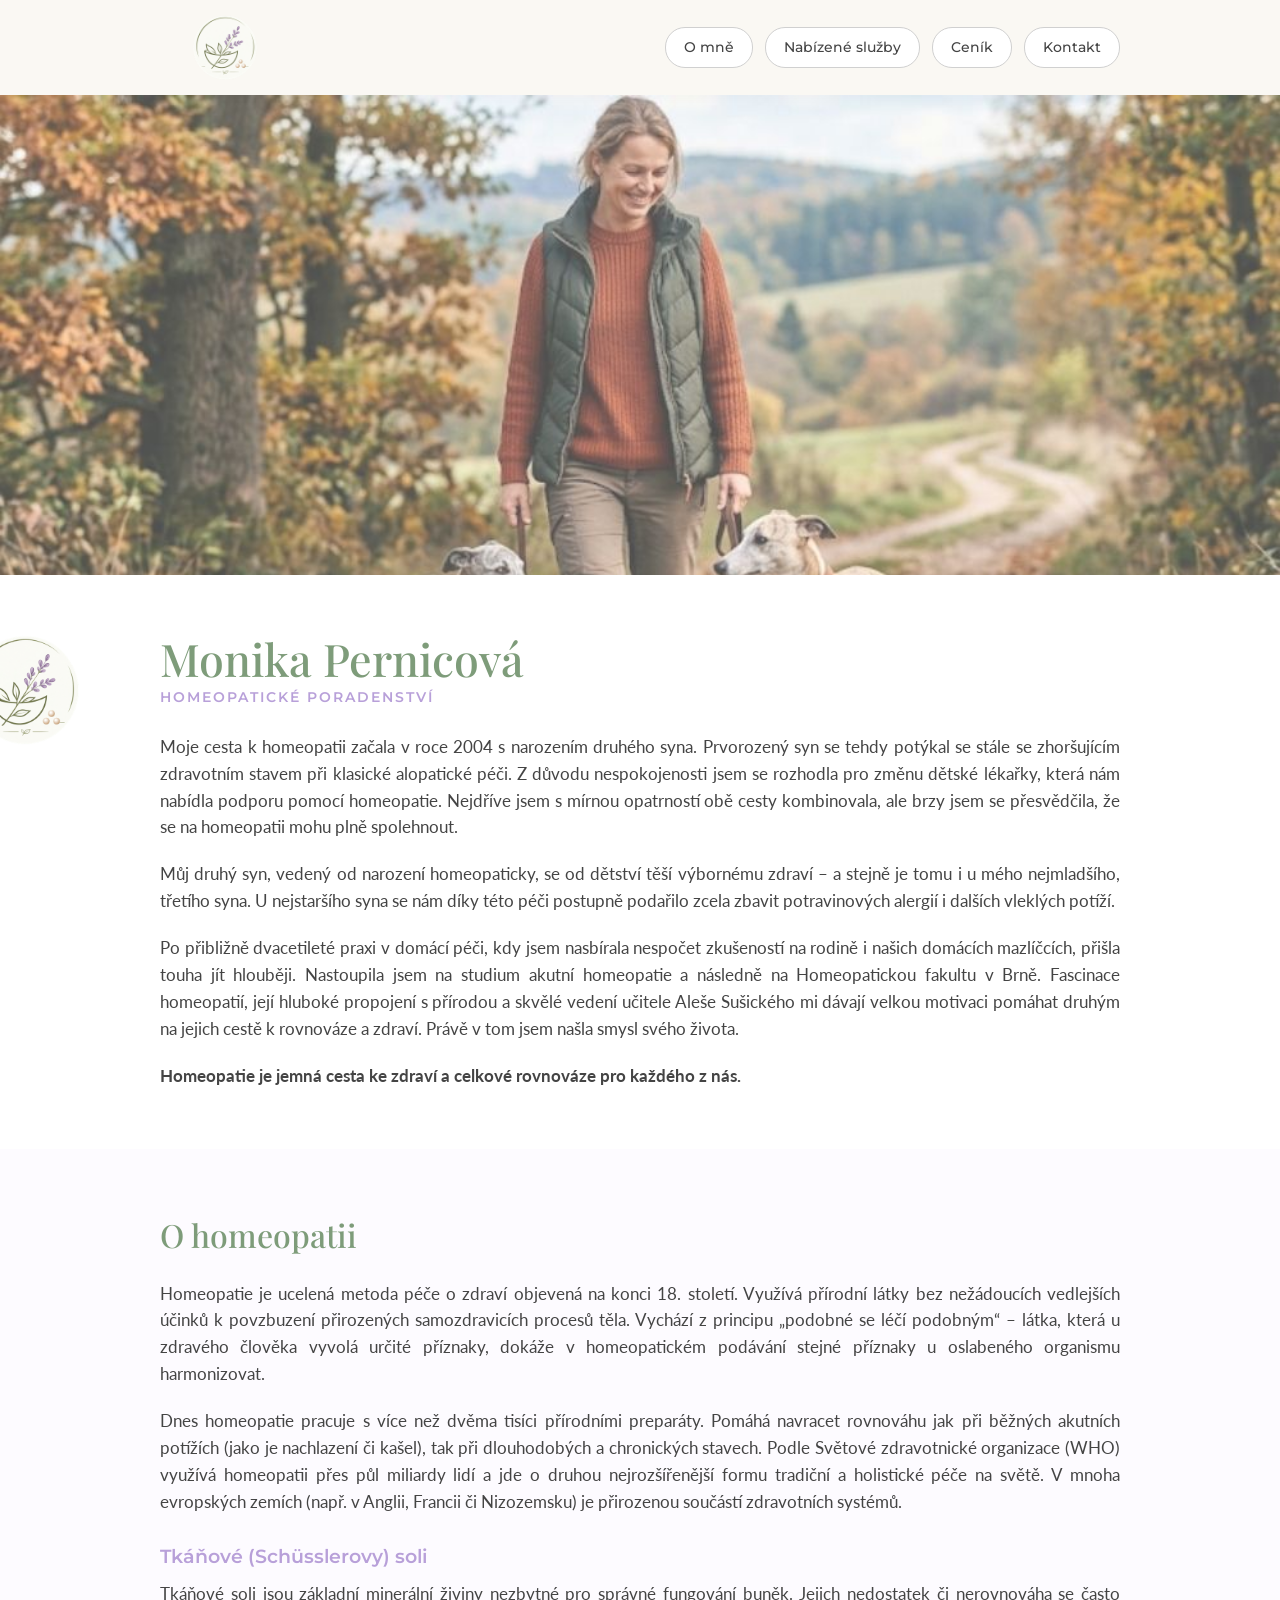
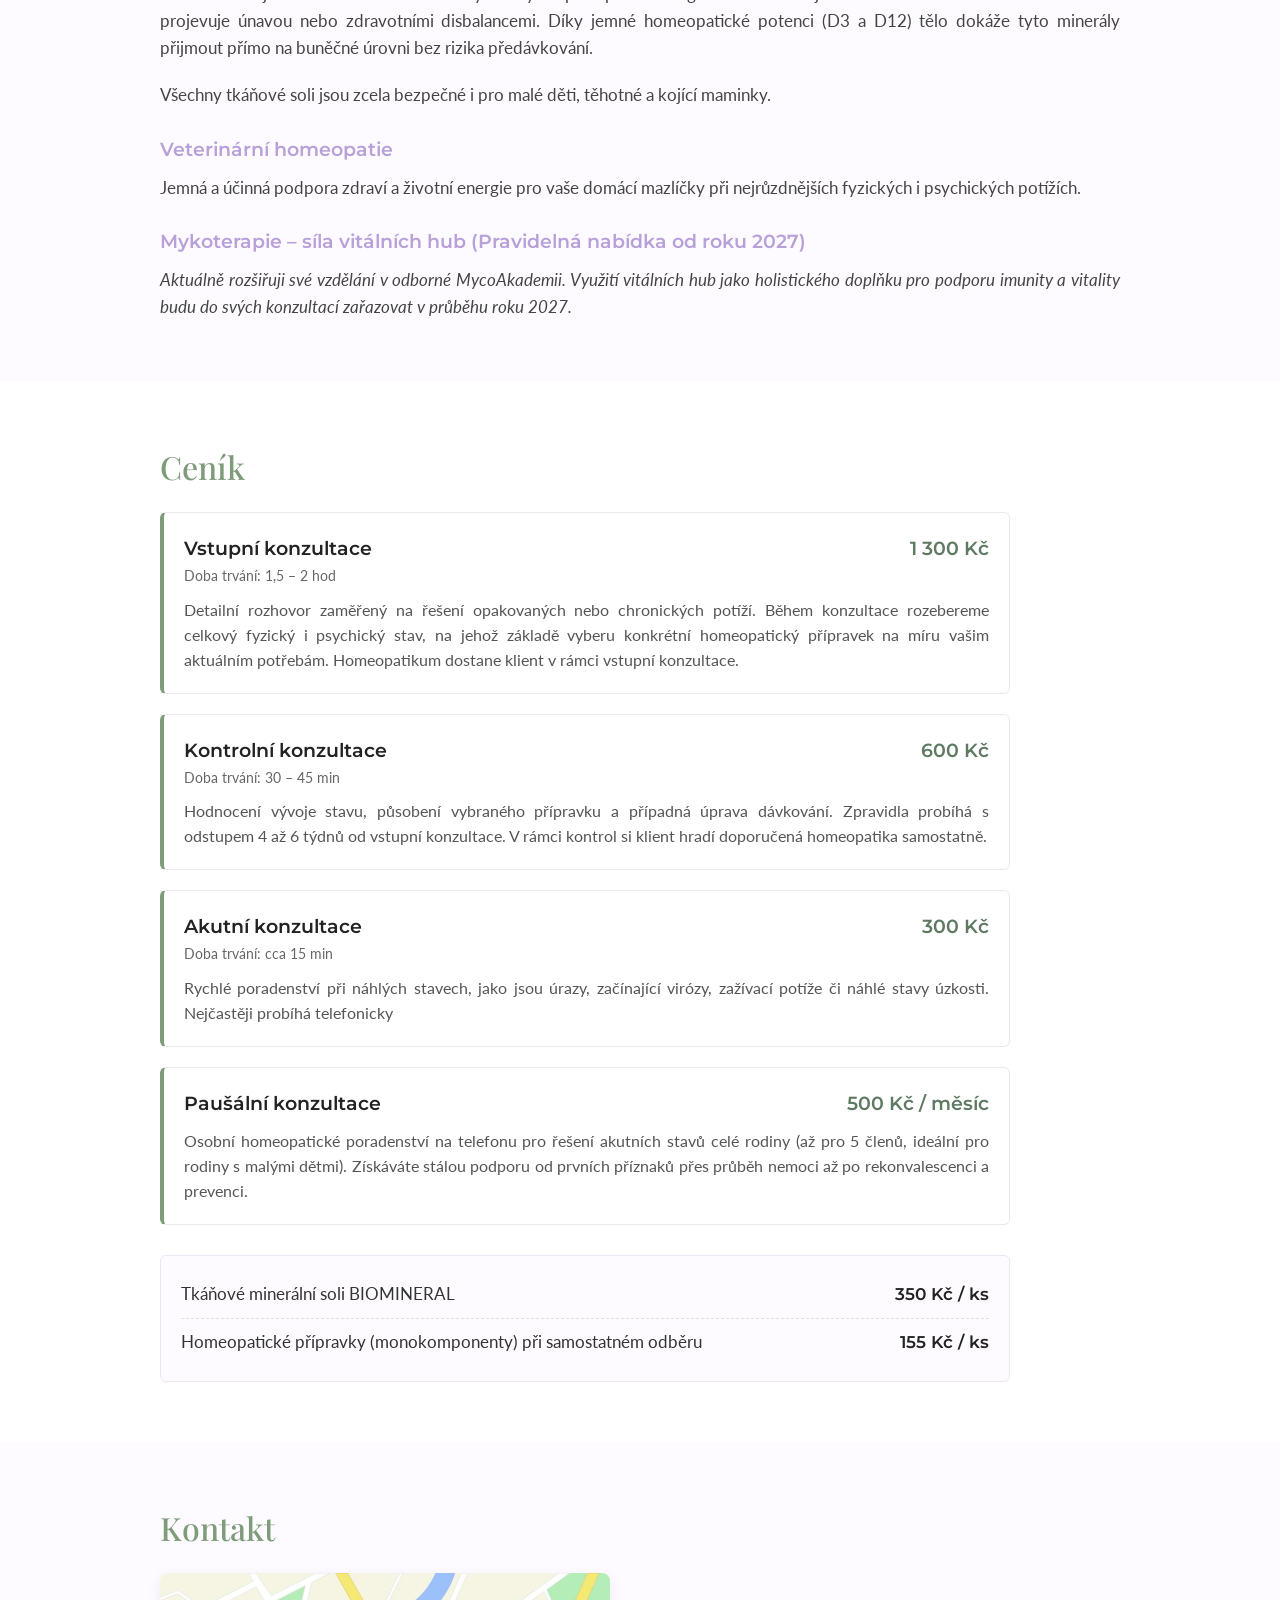
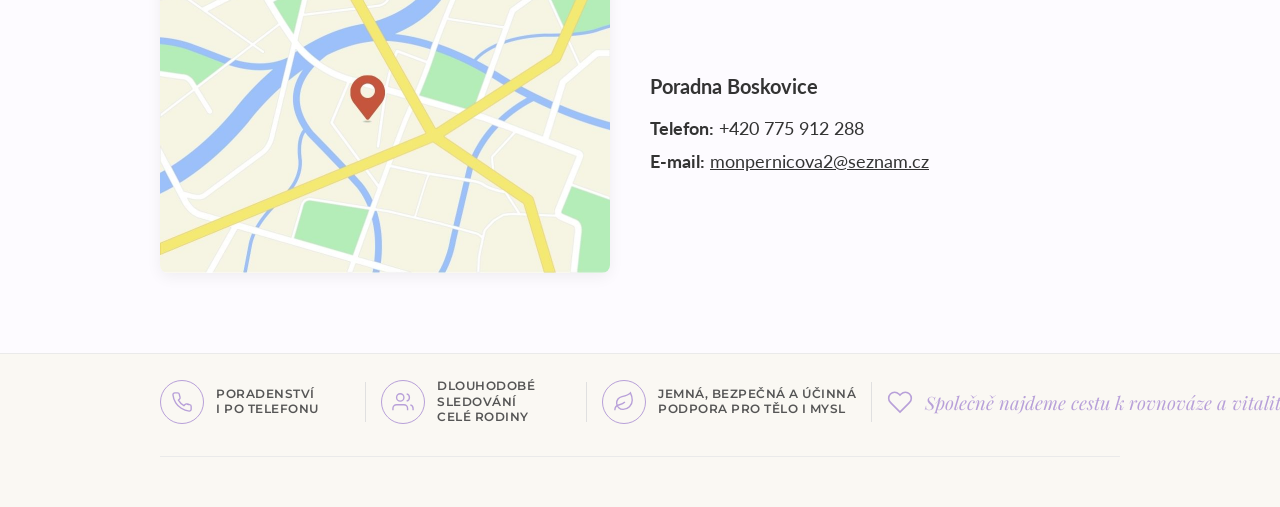
==== index.html @ d106823b "Update index.html" ====
<!DOCTYPE html>
<html lang="cs">
<head>
    <meta charset="UTF-8">
    <meta name="viewport" content="width=device-width, initial-scale=1.0">
    <title>Monika Pernicová – Homeopatické poradenství</title>
    <link rel="preconnect" href="https://fonts.googleapis.com">
    <link rel="preconnect" href="https://fonts.gstatic.com" crossorigin>
    <link rel="icon" type="image/png" sizes="192x192" href="img/favicon.png">
    <link rel="apple-touch-icon" href="img/apple-touch-icon.png">
    <link href="https://fonts.googleapis.com/css2?family=Lato:ital,wght@0,300;0,400;0,700;1,400&family=Montserrat:wght@400;500;600&family=Playfair+Display:ital,wght@0,400;0,500;0,600;1,400&display=swap" rel="stylesheet">
    
    <link rel="stylesheet" href="styles.css">
</head>
<body>

    <header class="navbar">
        <div class="container nav-container">
            <a href="#" class="logo-link">
                <img src="/img/logo.png" alt="Monika Pernicová Logo" class="logo-img">
            </a>
            <nav class="nav-menu">
                <a href="#omne" class="nav-btn">O mně</a>
                <a href="#sluzby" class="nav-btn">Nabízené služby</a>
                <a href="#proklienty" class="nav-btn">Ceník</a>
                <a href="#kontakt" class="nav-btn">Kontakt</a>
            </nav>
        </div>
    </header>

    <section class="hero">
        <img src="/img/hero-foto.jpg" alt="Monika Pernicová" class="hero-img">
    </section>

    <main>
        
       <section id="omne" class="content-section">
            <div class="container">
                <div class="about-header-wrapper">
                    <img src="img/logo.png" alt="Monika Pernicová Logo" class="about-section-logo">
                    <div class="about-title-group">
                        <h1 class="brand-title">Monika Pernicová</h1>
                        <h2 class="brand-subtitle">HOMEOPATICKÉ PORADENSTVÍ</h2>
                    </div>
                </div>
                <div class="text-block">
                    <p>Moje cesta k homeopatii začala v roce 2004 s narozením druhého syna. Prvorozený syn se tehdy potýkal se stále se zhoršujícím zdravotním stavem při klasické alopatické péči. Z důvodu nespokojenosti jsem se rozhodla pro změnu dětské lékařky, která nám nabídla podporu pomocí homeopatie. Nejdříve jsem s mírnou opatrností obě cesty kombinovala, ale brzy jsem se přesvědčila, že se na homeopatii mohu plně spolehnout.</p>
                    <p>Můj druhý syn, vedený od narození homeopaticky, se od dětství těší výbornému zdraví – a stejně je tomu i u mého nejmladšího, třetího syna. U nejstaršího syna se nám díky této péči postupně podařilo zcela zbavit potravinových alergií i dalších vleklých potíží.</p>
                    <p>Po přibližně dvacetileté praxi v domácí péči, kdy jsem nasbírala nespočet zkušeností na rodině i našich domácích mazlíčcích, přišla touha jít hlouběji. Nastoupila jsem na studium akutní homeopatie a následně na Homeopatickou fakultu v Brně. Fascinace homeopatií, její hluboké propojení s přírodou a skvělé vedení učitele Aleše Sušického mi dávají velkou motivaci pomáhat druhým na jejich cestě k rovnováze a zdraví. Právě v tom jsem našla smysl svého života.</p>
                    <p><strong>Homeopatie je jemná cesta ke zdraví a celkové rovnováze pro každého z nás.</strong></p>
                </div>
            </div>
        </section>

        <section id="sluzby" class="content-section section-alt">
            <div class="container">
                <h2 class="section-title">O homeopatii</h2>
                <div class="text-block">
                    <p>Homeopatie je ucelená metoda péče o zdraví objevená na konci 18. století. Využívá přírodní látky bez nežádoucích vedlejších účinků k povzbuzení přirozených samozdravicích procesů těla. Vychází z principu „podobné se léčí podobným“ – látka, která u zdravého člověka vyvolá určité příznaky, dokáže v homeopatickém podávání stejné příznaky u oslabeného organismu harmonizovat.</p>
                    <p>Dnes homeopatie pracuje s více než dvěma tisíci přírodními preparáty. Pomáhá navracet rovnováhu jak při běžných akutních potížích (jako je nachlazení či kašel), tak při dlouhodobých a chronických stavech. Podle Světové zdravotnické organizace (WHO) využívá homeopatii přes půl miliardy lidí a jde o druhou nejrozšířenější formu tradiční a holistické péče na světě. V mnoha evropských zemích (např. v Anglii, Francii či Nizozemsku) je přirozenou součástí zdravotních systémů.</p>
                    
                    <h3 class="subtitle sub-margin">Tkáňové (Schüsslerovy) soli</h3>
                    <p>Tkáňové soli jsou základní minerální živiny nezbytné pro správné fungování buněk. Jejich nedostatek či nerovnováha se často projevuje únavou nebo zdravotními disbalancemi. Díky jemné homeopatické potenci (D3 a D12) tělo dokáže tyto minerály přijmout přímo na buněčné úrovni bez rizika předávkování.</p>
                    <p>Všechny tkáňové soli jsou zcela bezpečné i pro malé děti, těhotné a kojící maminky.</p>

                    <h3 class="subtitle sub-margin">Veterinární homeopatie</h3>
                    <p>Jemná a účinná podpora zdraví a životní energie pro vaše domácí mazlíčky při nejrůzdnějších fyzických i psychických potížích.</p>

                    <h3 class="subtitle sub-margin">Mykoterapie – síla vitálních hub (Pravidelná nabídka od roku 2027)</h3>
                    <p><em>Aktuálně rozšiřuji své vzdělání v odborné MycoAkademii. Využití vitálních hub jako holistického doplňku pro podporu imunity a vitality budu do svých konzultací zařazovat v průběhu roku 2027.</em></p>
                </div>
            </div>
        </section>

        <section id="proklienty" class="content-section">
            <div class="container">
                <h2 class="section-title">Ceník</h2>
                
                <div class="pricing-container">
                    <div class="pricing-card">
                        <div class="pricing-card-header">
                            <div>
                                <h3 class="pricing-card-title">Vstupní konzultace</h3>
                                <span class="pricing-duration">Doba trvání: 1,5 – 2 hod</span>
                            </div>
                            <span class="pricing-card-price">1 300 Kč</span>
                        </div>
                        <p class="pricing-card-text">Detailní rozhovor zaměřený na řešení opakovaných nebo chronických potíží. Během konzultace rozebereme celkový fyzický i psychický stav, na jehož základě vyberu konkrétní homeopatický přípravek na míru vašim aktuálním potřebám. Homeopatikum dostane klient v rámci vstupní konzultace.</p>
                    </div>

                    <div class="pricing-card">
                        <div class="pricing-card-header">
                            <div>
                                <h3 class="pricing-card-title">Kontrolní konzultace</h3>
                                <span class="pricing-duration">Doba trvání: 30 – 45 min</span>
                            </div>
                            <span class="pricing-card-price">600 Kč</span>
                        </div>
                        <p class="pricing-card-text">Hodnocení vývoje stavu, působení vybraného přípravku a případná úprava dávkování. Zpravidla probíhá s odstupem 4 až 6 týdnů od vstupní konzultace. V rámci kontrol si klient hradí doporučená homeopatika samostatně.</p>
                    </div>

                    <div class="pricing-card">
                        <div class="pricing-card-header">
                            <div>
                                <h3 class="pricing-card-title">Akutní konzultace</h3>
                                <span class="pricing-duration">Doba trvání: cca 15 min</span>
                            </div>
                            <span class="pricing-card-price">300 Kč</span>
                        </div>
                        <p class="pricing-card-text">Rychlé poradenství při náhlých stavech, jako jsou úrazy, začínající virózy, zažívací potíže či náhlé stavy úzkosti. Nejčastěji probíhá telefonicky</p>
                    </div>

                    <div class="pricing-card">
                        <div class="pricing-card-header">
                            <div>
                                <h3 class="pricing-card-title">Paušální konzultace</h3>
                            </div>
                            <span class="pricing-card-price">500 Kč / měsíc</span>
                        </div>
                        <p class="pricing-card-text">Osobní homeopatické poradenství na telefonu pro řešení akutních stavů celé rodiny (až pro 5 členů, ideální pro rodiny s malými dětmi). Získáváte stálou podporu od prvních příznaků přes průběh nemoci až po rekonvalescenci a prevenci.</p>
                    </div>

                    <div class="pricing-extra">
                        <div class="pricing-row">
                            <span class="service-name">Tkáňové minerální soli BIOMINERAL</span>
                            <span class="price">350 Kč / ks</span>
                        </div>
                        <div class="pricing-row">
                            <span class="service-name">Homeopatické přípravky (monokomponenty) při samostatném odběru</span>
                            <span class="price">155 Kč / ks</span>
                        </div>
                    </div>
                </div>

            </div>
        </section>

        <section id="kontakt" class="content-section section-alt contact-section">
            <div class="container">
                <h2 class="section-title">Kontakt</h2>
                <div class="contact-grid">
                    <div class="map-box">
                        <img src="/img/mapa.jpg" alt="Mapa sídla poradny" class="map-img">
                    </div>
                    <div class="contact-info">
                        <p class="contact-address"><strong>Poradna Boskovice</strong><br></p>
                        <p class="contact-phone"><strong>Telefon:</strong> <a href="tel:+420775912288" style="color: inherit; text-decoration: none;">+420 775 912 288</a><br><strong>E-mail:</strong> <a href="mailto:monpernicova2@seznam.cz" style="color: inherit; text-decoration: underline;">monpernicova2@seznam.cz</a></p>
                    </div>
                </div>
            </div>
        </section>

    </main>

    <footer class="footer">
        <div class="container">

            <div class="footer-features">
                <div class="footer-feature-item">
                    <div class="feature-icon-wrapper">
                        <svg class="feature-icon" viewBox="0 0 24 24" fill="none" stroke="currentColor" stroke-width="1.5" width="24" height="24">
                            <path d="M22 16.92v3a2 2 0 0 1-2.18 2 19.79 19.79 0 0 1-8.63-3.07 19.5 19.5 0 0 1-6-6 19.79 19.79 0 0 1-3.07-8.67A2 2 0 0 1 4.11 2h3a2 2 0 0 1 2 1.72 12.84 12.84 0 0 0 .7 2.81 2 2 0 0 1-.45 2.11L8.09 9.91a16 16 0 0 0 6 6l1.27-1.27a2 2 0 0 1 2.11-.45 12.84 12.84 0 0 0 2.81.7A2 2 0 0 1 22 16.92z"/>
                        </svg>
                    </div>
                    <span>PORADENSTVÍ<br>I PO TELEFONU</span>
                </div>

                <div class="footer-divider"></div>

                <div class="footer-feature-item">
                    <div class="feature-icon-wrapper">
                        <svg class="feature-icon" viewBox="0 0 24 24" fill="none" stroke="currentColor" stroke-width="1.5" width="24" height="24">
                            <path d="M17 21v-2a4 4 0 0 0-4-4H5a4 4 0 0 0-4 4v2"></path>
                            <circle cx="9" cy="7" r="4"></circle>
                            <path d="M23 21v-2a4 4 0 0 0-3-3.87"></path>
                            <path d="M16 3.13a4 4 0 0 1 0 7.75"></path>
                        </svg>
                    </div>
                    <span>DLOUHODOBÉ<br>SLEDOVÁNÍ<br>CELÉ RODINY</span>
                </div>

                <div class="footer-divider"></div>

                <div class="footer-feature-item">
                    <div class="feature-icon-wrapper">
                        <svg class="feature-icon" viewBox="0 0 24 24" fill="none" stroke="currentColor" stroke-width="1.5" width="24" height="24">
                            <path d="M11 20A7 7 0 0 1 9.8 6.1C15.5 5 17 4.48 19 2c1 2 2 4.18 2 8 0 5.5-4.78 10-10 10Z"></path>
                            <path d="M2 21c0-3 1.85-5.36 5.08-6C9.5 14.52 12 13 13 12"></path>
                        </svg>
                    </div>
                   <!-- <span>JEMNÁ, BEZPEČNÁ<br>A ÚČINNÁ PODPORA<br>PRO TĚLO I MYSL</span> -->
                    <span>JEMNÁ, BEZPEČNÁ A ÚČINNÁ<br>PODPORA PRO TĚLO I MYSL</span>
                </div>

                <div class="footer-divider"></div>

                <div class="footer-quote-item">
                    <svg class="quote-heart-icon" viewBox="0 0 24 24" fill="none" stroke="currentColor" stroke-width="1.5" width="28" height="28">
                        <path d="M20.84 4.61a5.5 5.5 0 0 0-7.78 0L12 5.67l-1.06-1.06a5.5 5.5 0 0 0-7.78 7.78l1.06 1.06L12 21.23l7.78-7.78 1.06-1.06a5.5 5.5 0 0 0 0-7.78z"></path>
                    </svg>
                    <span class="footer-quote-text">Společně najdeme cestu k rovnováze a vitalitě.</span>
                </div>
            </div>
    </footer>

</body>
</html>
---- styles.css ----
:root {
    --bg-header: #FAF8F3;       
    --bg-main: #FFFFFF;     
    --bg-purple-light: #FDFBFF; 
    
    --primary-green: #7E9C7A;
    --dark-green: #5F7A63;
    --accent-purple: #B8A0D9;
    --light-purple: #EDE6F2;
    --text-dark: #333333;
    --text-muted: #666666;
    
    --font-heading: 'Playfair Display', serif;
    --font-subheading: 'Montserrat', sans-serif;
    --font-body: 'Lato', sans-serif;
}

* {
    box-sizing: border-box;
    margin: 0;
    padding: 0;
}

html {
    scroll-behavior: smooth;
}

body {
    font-family: var(--font-body);
    color: var(--text-dark);
    background-color: var(--bg-main);
    line-height: 1.6;
}

.about-header-wrapper {
    position: relative;
    margin-bottom: 25px;
}

.about-section-logo {
    position: absolute;
    right: 100%;  
    top: 0;
    margin-right: 25px;
    height: 110px;
    width: auto;
    object-fit: contain;
}

.about-title-group .brand-title {
    margin-bottom: 5px;
    line-height: 1.05;   
}

.about-title-group .brand-subtitle {
    margin-bottom: 0;
}

.container {
    max-width: 1000px;
    margin: 0 auto;
    padding: 0 20px;
}

.navbar {
    background-color: var(--bg-header); 
    position: sticky;
    top: 0;
    z-index: 100;
    padding: 15px 0;
    box-shadow: 0 2px 10px rgba(0,0,0,0.03);
}

.nav-container {
    display: flex;
    justify-content: space-between;
    align-items: center;
}

.logo-img {
    height: 65px;
    width: auto;
    display: block;
}

.nav-menu {
    display: flex;
    gap: 12px;
}

.nav-btn {
    text-decoration: none;
    color: #444444;
    font-family: var(--font-subheading);
    font-size: 0.9rem;
    font-weight: 500;
    padding: 8px 18px;
    border: 1px solid #D0D0D0;
    border-radius: 20px;
    background-color: #FFFFFF;
    transition: all 0.2s ease;
    text-align: center;
}

.nav-btn:hover {
    background-color: var(--light-purple);
    border-color: var(--accent-purple);
    color: var(--dark-green);
}

.hero {
    width: 100%;
    max-height: 480px;
    overflow: hidden;
}

.hero-img {
    width: 100%;
    height: 100%;
    object-fit: cover;
    display: block;
}

.content-section {
    padding: 60px 0;
    width: 100%;
    background-color: var(--bg-main); 
    scroll-margin-top: 95px; 
}

.section-alt {
    background-color: var(--bg-purple-light);
}

.brand-title {
    font-family: var(--font-heading);
    color: var(--primary-green);
    font-size: 2.8rem;
    font-weight: 500;
    margin-bottom: 5px;
}

.brand-subtitle {
    font-family: var(--font-subheading);
    color: var(--accent-purple);
    font-size: 0.85rem;
    letter-spacing: 2px;
    font-weight: 600;
    margin-bottom: 30px;
    text-transform: uppercase;
}

.section-title {
    font-family: var(--font-heading);
    font-size: 2rem;
    font-weight: 500;
    color: var(--primary-green);
    margin-bottom: 20px;
}

.text-block .subtitle {
    font-family: var(--font-subheading);
    font-size: 1.2rem;
    font-weight: 600;
    color: var(--accent-purple);
    margin-bottom: 10px;
}

.text-block .sub-margin {
    margin-top: 25px;
}

.text-block p {
    font-family: var(--font-body);
    font-size: 1.05rem;
    color: #444444;
    margin-bottom: 20px;
    text-align: justify;
}

.text-block p:last-child {
    margin-bottom: 0;
}

.pricing-container {
    display: flex;
    flex-direction: column;
    gap: 20px;
    max-width: 850px;
    margin-top: 20px;
}

.pricing-card {
    background-color: #FFFFFF;
    border: 1px solid #EAEAEA;
    border-left: 4px solid var(--primary-green);
    padding: 20px;
    border-radius: 6px;
}

.pricing-card-header {
    display: flex;
    justify-content: space-between;
    align-items: flex-start;
    margin-bottom: 10px;
    flex-wrap: wrap;
    gap: 10px;
}

.pricing-card-title {
    font-family: var(--font-subheading);
    font-size: 1.2rem;
    font-weight: 600;
    color: #222222;
}

.pricing-duration {
    font-family: var(--font-body);
    font-size: 0.85rem;
    color: var(--text-muted);
    display: block;
    margin-top: 2px;
}

.pricing-card-price {
    font-family: var(--font-subheading);
    font-size: 1.2rem;
    font-weight: 600;
    color: var(--dark-green);
}

.pricing-card-text {
    font-family: var(--font-body);
    font-size: 0.98rem;
    color: #555555;
    line-height: 1.6;
    text-align: justify;
}

.pricing-extra {
    margin-top: 10px;
    padding: 15px 20px;
    background-color: var(--bg-purple-light);
    border-radius: 6px;
    border: 1px solid #EDE6F2;
}

.pricing-row {
    display: flex;
    justify-content: space-between;
    padding: 10px 0;
    font-size: 1.05rem;
    border-bottom: 1px dashed #E0E0E0;
}

.pricing-row:last-child {
    border-bottom: none;
}

.pricing-row .service-name {
    font-family: var(--font-body);
    color: #333333;
}

.pricing-row .price {
    font-family: var(--font-subheading);
    font-weight: 600;
    color: #222222;
}

.contact-section {
    padding-bottom: 80px;
}

.contact-grid {
    display: flex;
    align-items: center;
    gap: 40px;
}

.map-box {
    flex: 1;
    max-width: 450px;
    border-radius: 8px;
    overflow: hidden;
    box-shadow: 0 4px 15px rgba(0,0,0,0.06);
}

.map-img {
    width: 100%;
    height: auto;
    display: block;
}

.contact-info {
    flex: 1;
    font-family: var(--font-body);
    font-size: 1.15rem;
    line-height: 1.8;
}

.contact-address {
    font-size: 1.25rem;
    margin-bottom: 8px;
}

.contact-hours {
    color: var(--text-muted);
    margin-bottom: 15px;
}

.contact-phone {
    font-size: 1.15rem;
}

.footer {
    background-color: var(--bg-header);
    text-align: center;
    padding: 25px 0;
    font-family: var(--font-body);
    font-size: 0.85rem;
    color: var(--text-muted);
    border-top: 1px solid #EAEAEA;
}

.footer-features {
    display: flex;
    align-items: center;
    justify-content: space-between;
    padding-bottom: 30px;
    margin-bottom: 25px;
    border-bottom: 1px solid #EAEAEA;
    gap: 15px;
}

.footer-feature-item {
    display: flex;
    flex-direction: row;
    align-items: center;
    gap: 12px;
    text-align: left;
    flex-shrink: 0;
    min-width: 190px;
}

.footer-feature-item:nth-child(5) {
    min-width: 230px;
}

.feature-icon-wrapper {
    width: 44px;
    height: 44px;
    min-width: 44px;
    min-height: 44px;
    border: 1px solid var(--accent-purple);
    border-radius: 50%;
    display: flex;
    align-items: center;
    justify-content: center;
    color: var(--accent-purple);
    flex-shrink: 0;
}

.feature-icon {
    width: 22px !important;
    height: 22px !important;
    max-width: 22px;
    max-height: 22px;
    display: block;
}

.footer-feature-item span {
    font-family: var(--font-subheading);
    font-size: 0.72rem;
    font-weight: 600;
    color: #555555;
    letter-spacing: 0.5px;
    line-height: 1.35;
    white-space: nowrap;
}

.footer-divider {
    width: 1px;
    height: 40px;
    background-color: #E0E0E0;
    flex-shrink: 0;
}

.footer-quote-item {
    display: flex;
    align-items: center;
    gap: 12px;
}

.quote-heart-icon {
    width: 26px !important;
    height: 26px !important;
    min-width: 26px;
    color: var(--accent-purple);
    flex-shrink: 0;
}

.footer-quote-text {
    font-family: var(--font-heading);
    font-style: italic;
    font-size: 1.15rem;
    color: var(--accent-purple);
    white-space: nowrap;
}

.footer-copy {
    margin-top: 10px;
}

@media (max-width: 768px) {
    
    .navbar {
        padding: 12px 0;
    }

    .nav-container {
        flex-direction: column;
        gap: 12px;
    }

    .logo-img {
        height: 50px; 
    }

    .about-header-wrapper {
        flex-direction: column;
        align-items: flex-start;
        gap: 15px;
    }
    
    .about-section-logo {
        position: static;
        display: block;
        margin-right: 0;
        margin-bottom: 15px;
        height: 75px;
    }

    .nav-menu {
        display: grid;
        grid-template-columns: 1fr 1fr; 
        gap: 8px;
        width: 100%;
        max-width: 380px;
    }

    .footer-features {
        flex-direction: column;
        align-items: flex-start;
        gap: 20px;
    }

    .footer-divider {
        display: none;
    }

    .footer-quote-item {
        flex-wrap: wrap;
        margin-top: 10px;
    }

    .footer-quote-text {
        white-space: normal;
        text-align: left;
    }

    .nav-btn {
        font-size: 0.82rem;
        padding: 7px 10px;
        width: 100%;
    }

    .content-section {
        padding: 40px 0;
        scroll-margin-top: 135px;
    }

    .brand-title {
        font-size: 2.1rem;
    }

    .brand-subtitle {
        font-size: 0.75rem;
        letter-spacing: 1.5px;
        margin-bottom: 20px;
    }

    .section-title {
        font-size: 1.6rem;
    }

    .text-block p, .pricing-card-text {
        text-align: left;
        font-size: 0.98rem;
    }

    .hero {
        max-height: 280px; 
    }

    .pricing-card-header {
        flex-direction: column;
        align-items: flex-start;
        gap: 4px;
    }

    .pricing-card-price {
        font-size: 1.1rem;
    }

    .pricing-row {
        flex-direction: column;
        gap: 4px;
        font-size: 0.95rem;
    }

    .contact-grid {
        flex-direction: column;
        align-items: flex-start;
        gap: 25px;
    }

    .map-box {
        max-width: 100%;
        width: 100%;
    }

    .contact-info {
        font-size: 1rem;
    }
}
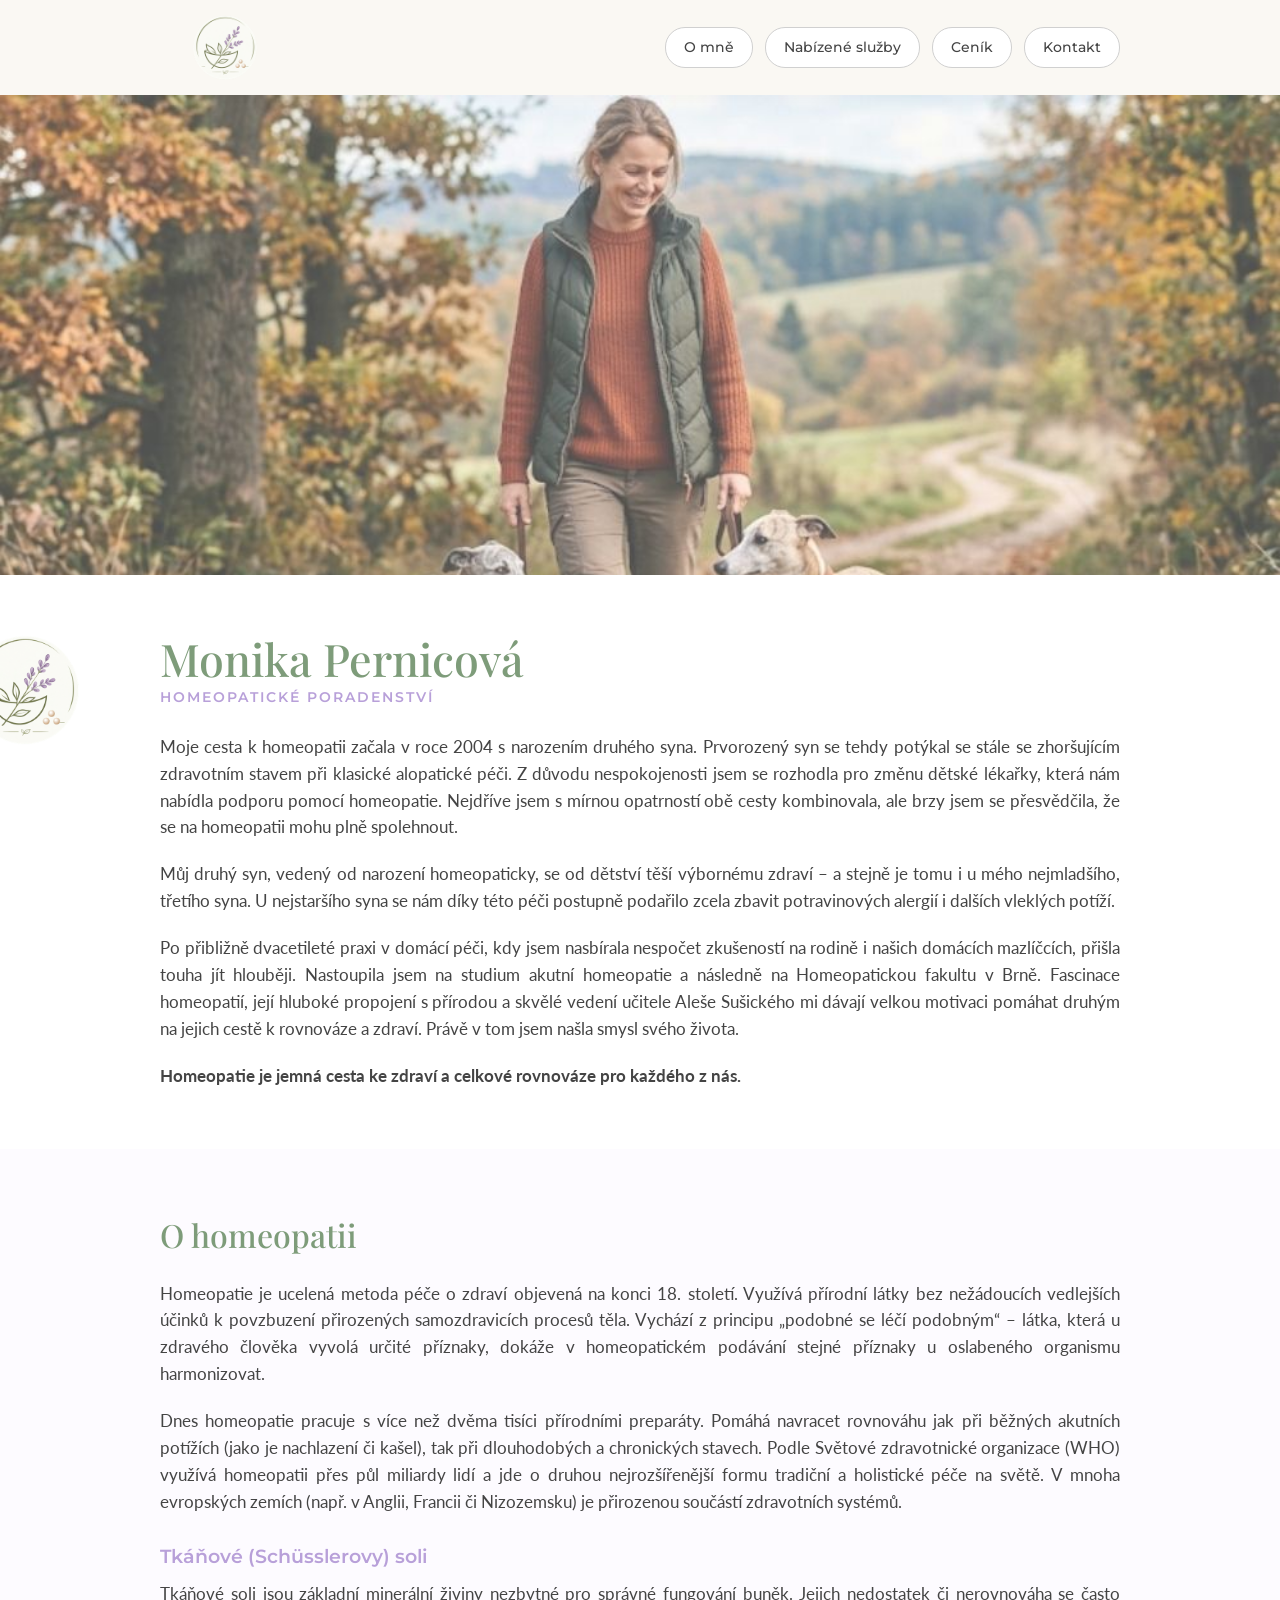
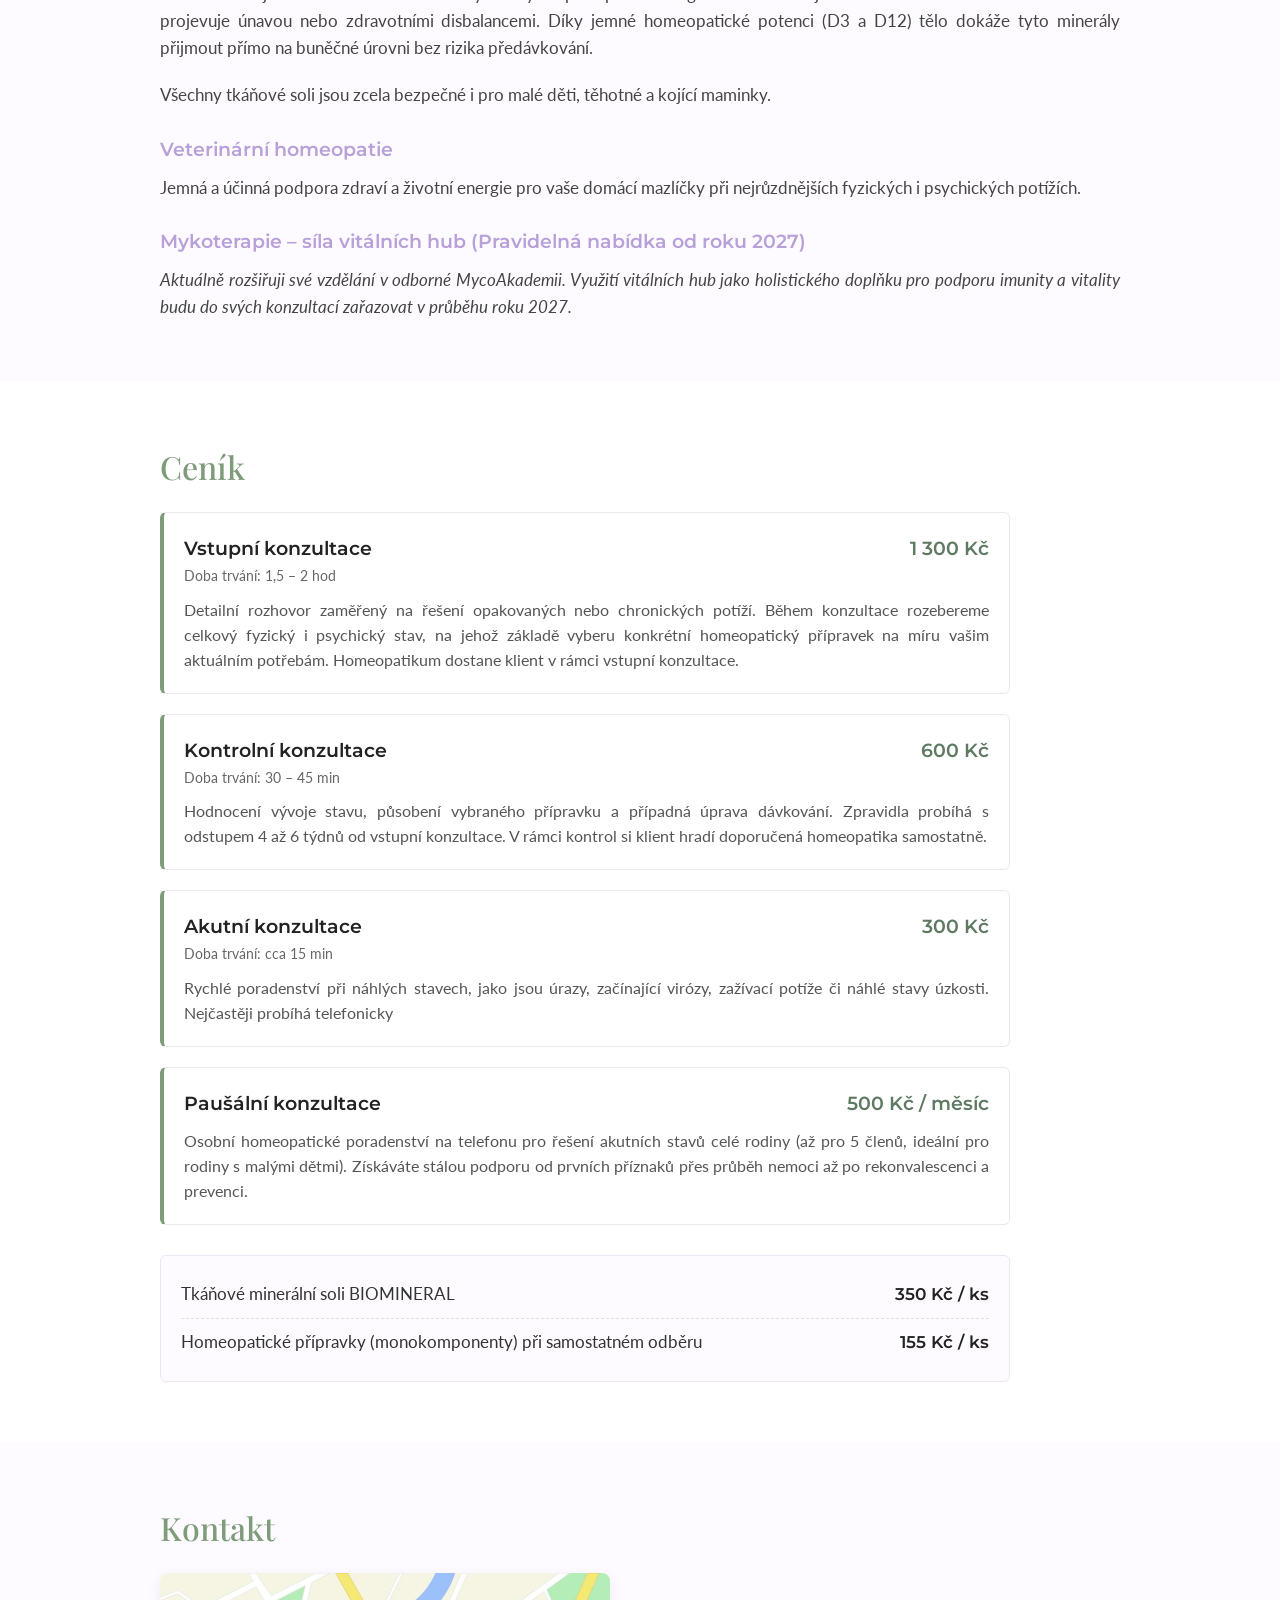
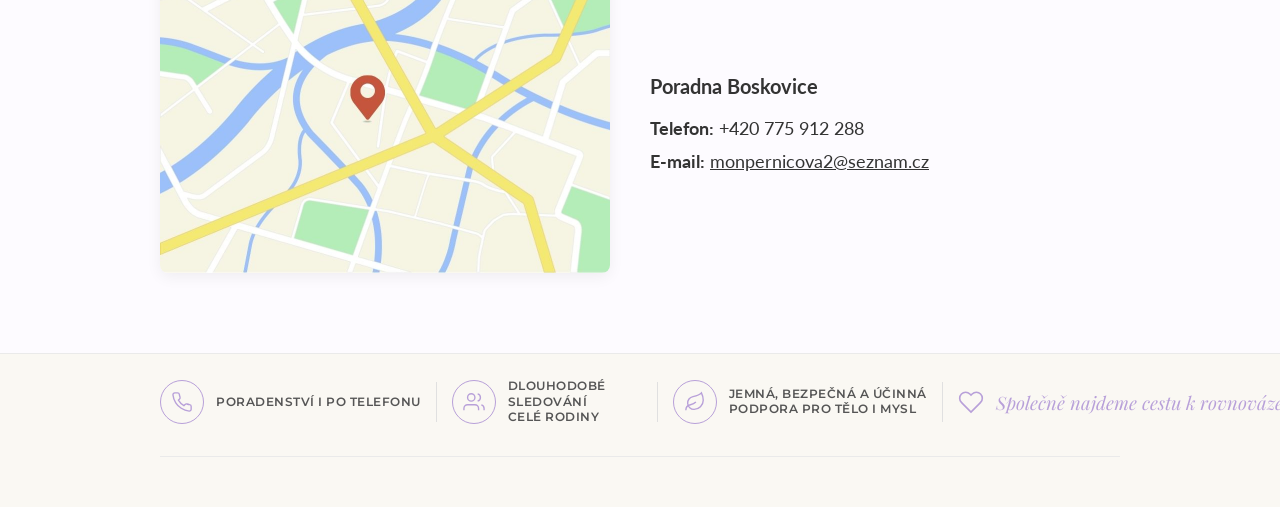
==== commit 5b9b4cb1: "Update index.html" ====
--- a/index.html
+++ b/index.html
@@ -162,7 +162,7 @@
                             <path d="M22 16.92v3a2 2 0 0 1-2.18 2 19.79 19.79 0 0 1-8.63-3.07 19.5 19.5 0 0 1-6-6 19.79 19.79 0 0 1-3.07-8.67A2 2 0 0 1 4.11 2h3a2 2 0 0 1 2 1.72 12.84 12.84 0 0 0 .7 2.81 2 2 0 0 1-.45 2.11L8.09 9.91a16 16 0 0 0 6 6l1.27-1.27a2 2 0 0 1 2.11-.45 12.84 12.84 0 0 0 2.81.7A2 2 0 0 1 22 16.92z"/>
                         </svg>
                     </div>
-                    <span>PORADENSTVÍ<br>I PO TELEFONU</span>
+                    <span>PORADENSTVÍ I PO TELEFONU</span>
                 </div>
 
                 <div class="footer-divider"></div>
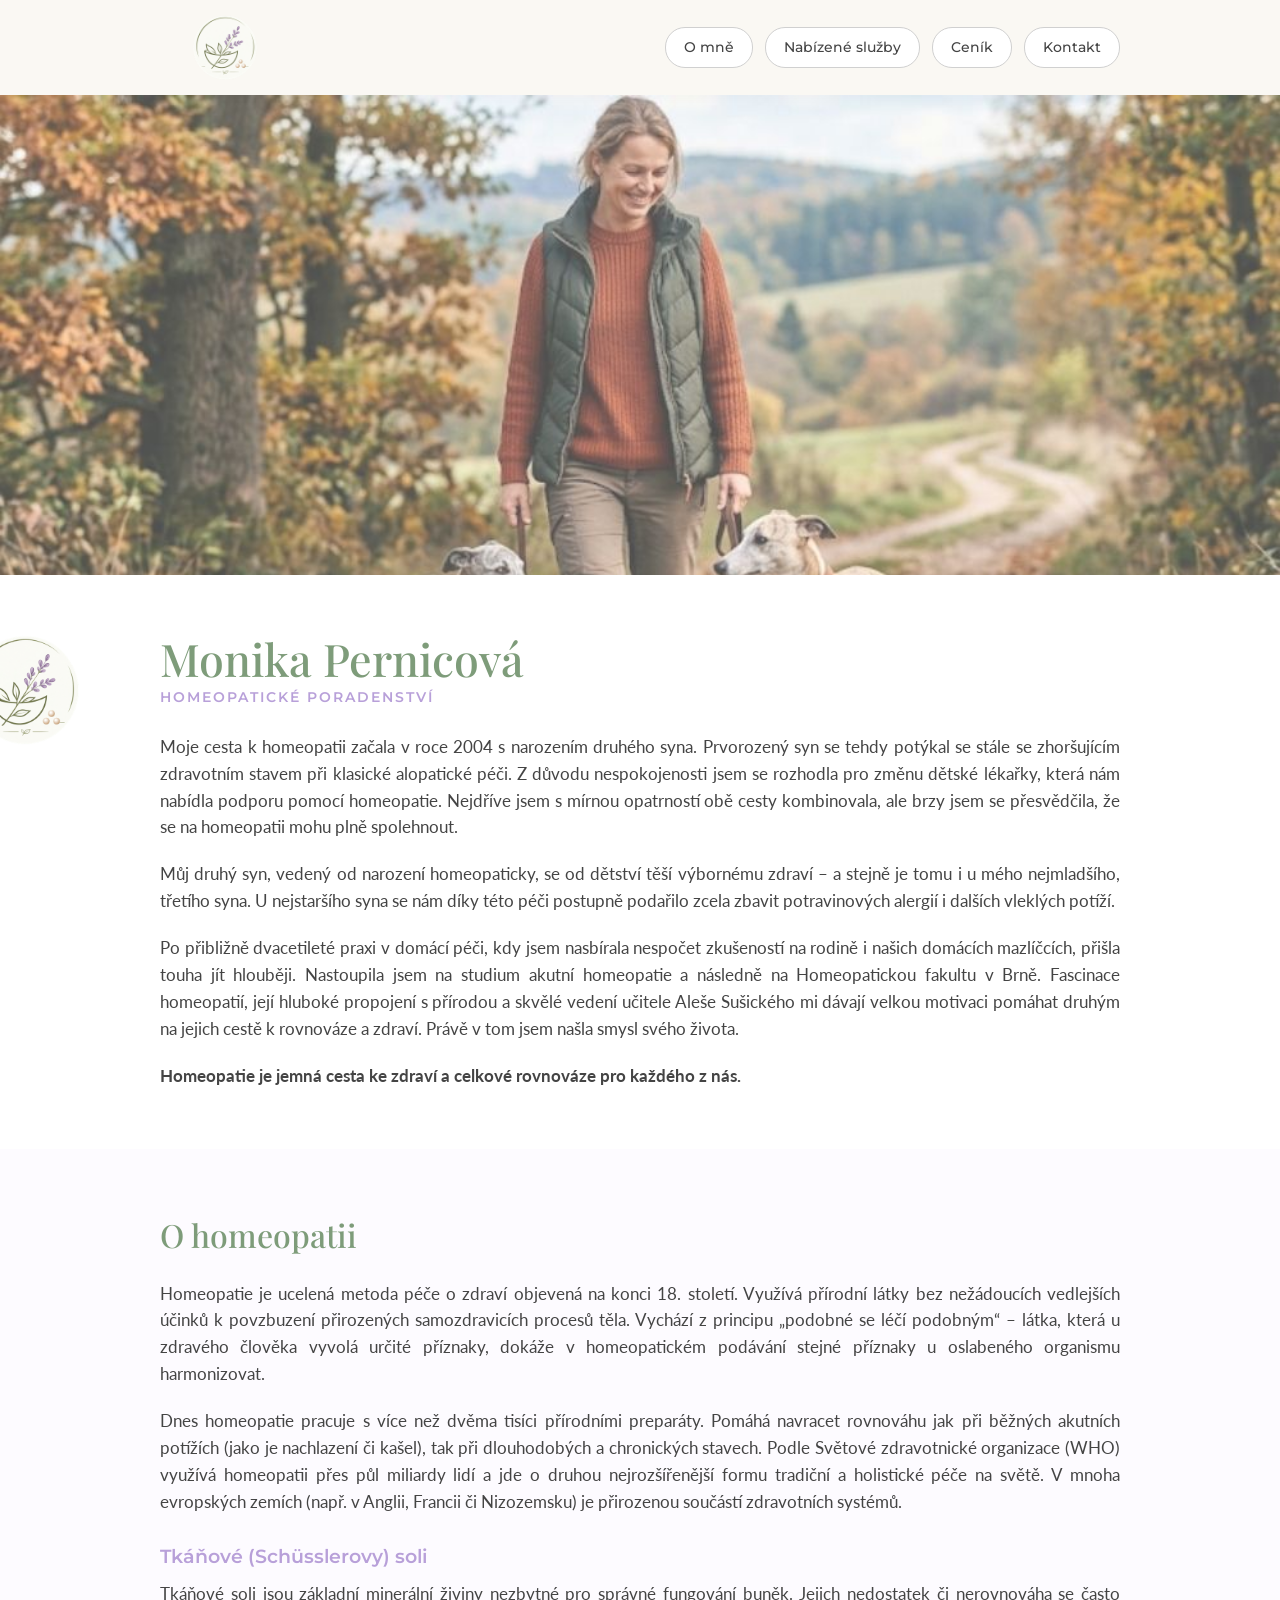
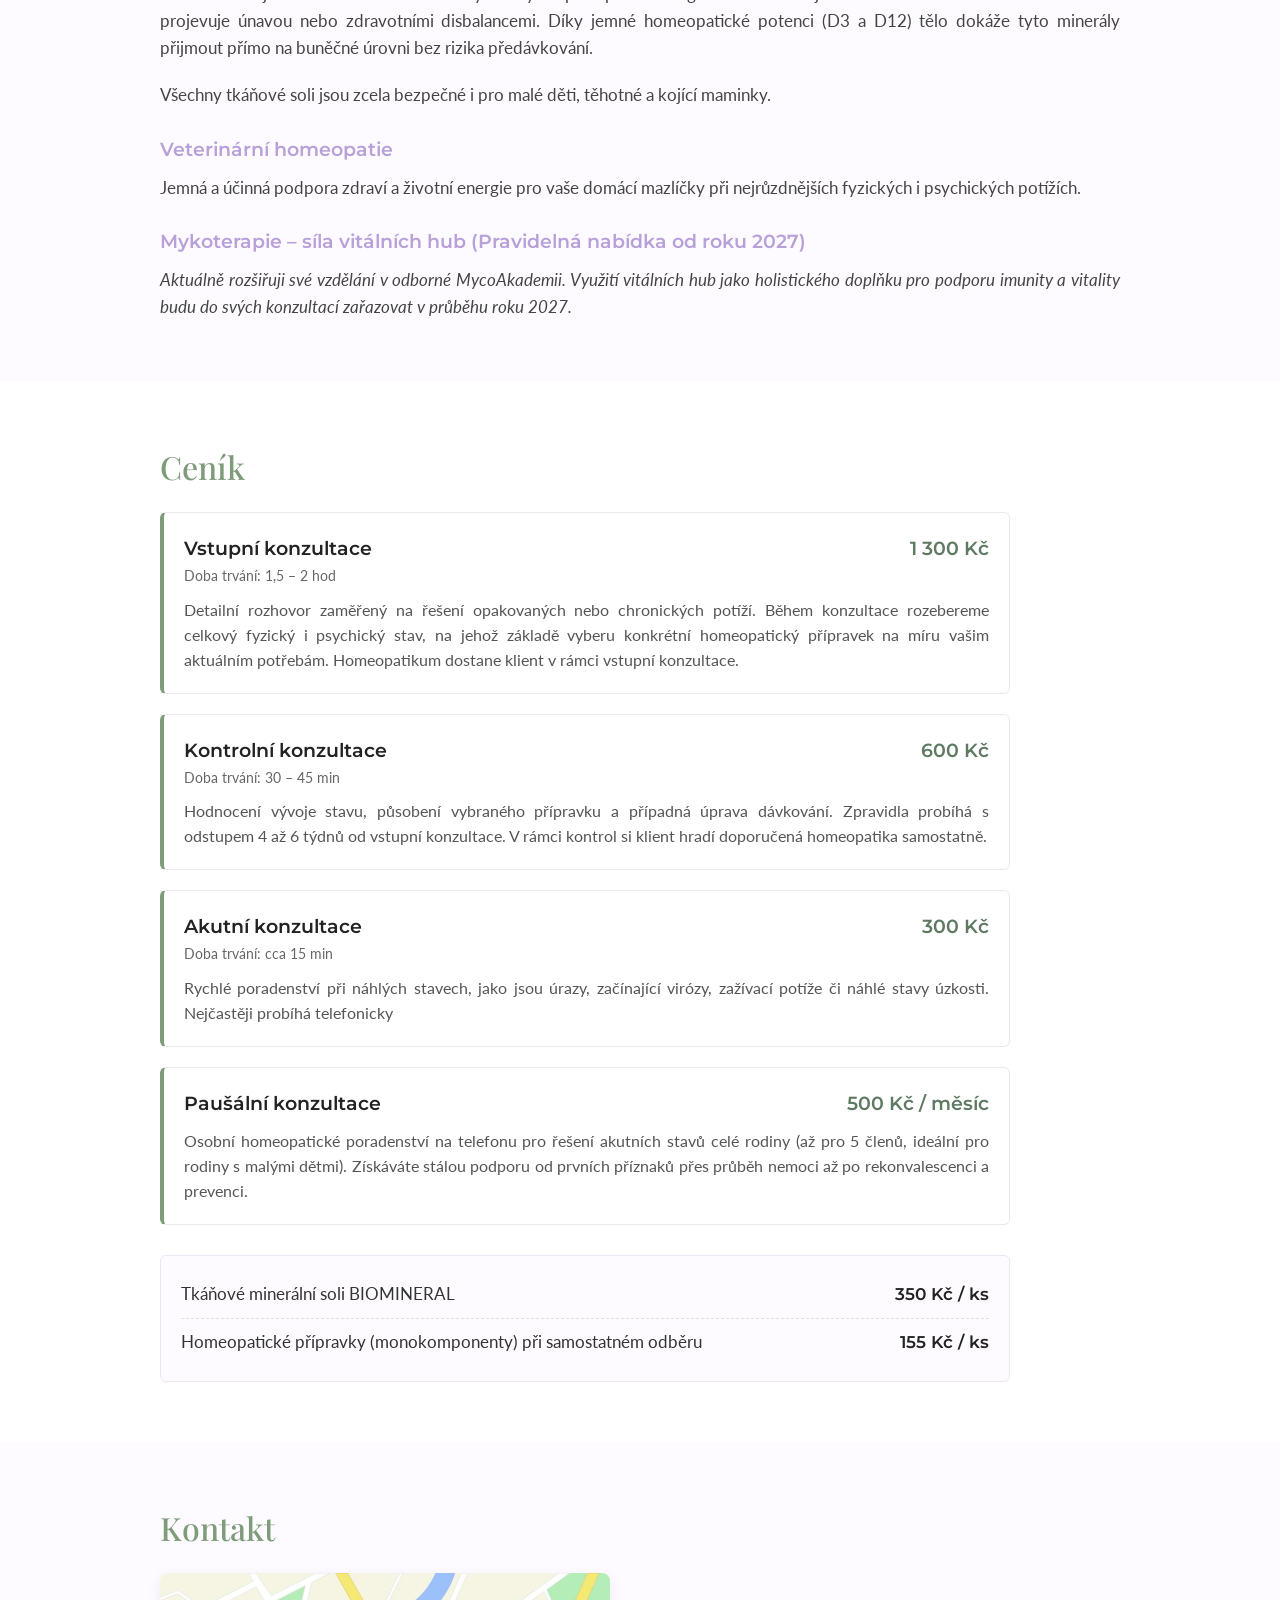
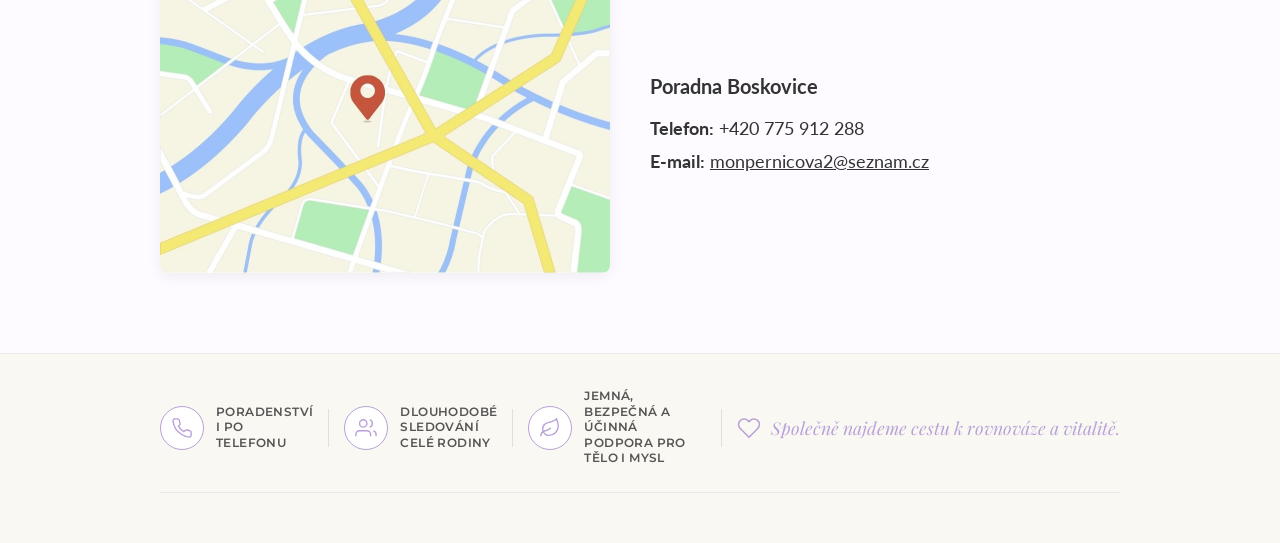
==== commit db1f13df: "Update index.html" ====
--- a/index.html
+++ b/index.html
@@ -156,13 +156,13 @@
         <div class="container">
 
             <div class="footer-features">
-                <div class="footer-feature-item">
+                <div class="footer-feature-item wide-item">
                     <div class="feature-icon-wrapper">
                         <svg class="feature-icon" viewBox="0 0 24 24" fill="none" stroke="currentColor" stroke-width="1.5" width="24" height="24">
                             <path d="M22 16.92v3a2 2 0 0 1-2.18 2 19.79 19.79 0 0 1-8.63-3.07 19.5 19.5 0 0 1-6-6 19.79 19.79 0 0 1-3.07-8.67A2 2 0 0 1 4.11 2h3a2 2 0 0 1 2 1.72 12.84 12.84 0 0 0 .7 2.81 2 2 0 0 1-.45 2.11L8.09 9.91a16 16 0 0 0 6 6l1.27-1.27a2 2 0 0 1 2.11-.45 12.84 12.84 0 0 0 2.81.7A2 2 0 0 1 22 16.92z"/>
                         </svg>
                     </div>
-                    <span>PORADENSTVÍ I PO TELEFONU</span>
+                    <span>PORADENSTVÍ<br>I PO TELEFONU</span>
                 </div>
 
                 <div class="footer-divider"></div>
@@ -181,14 +181,13 @@
 
                 <div class="footer-divider"></div>
 
-                <div class="footer-feature-item">
+                <div class="footer-feature-item extra-wide-item">
                     <div class="feature-icon-wrapper">
                         <svg class="feature-icon" viewBox="0 0 24 24" fill="none" stroke="currentColor" stroke-width="1.5" width="24" height="24">
                             <path d="M11 20A7 7 0 0 1 9.8 6.1C15.5 5 17 4.48 19 2c1 2 2 4.18 2 8 0 5.5-4.78 10-10 10Z"></path>
                             <path d="M2 21c0-3 1.85-5.36 5.08-6C9.5 14.52 12 13 13 12"></path>
                         </svg>
                     </div>
-                   <!-- <span>JEMNÁ, BEZPEČNÁ<br>A ÚČINNÁ PODPORA<br>PRO TĚLO I MYSL</span> -->
                     <span>JEMNÁ, BEZPEČNÁ A ÚČINNÁ<br>PODPORA PRO TĚLO I MYSL</span>
                 </div>
 
--- a/styles.css
+++ b/styles.css
@@ -316,7 +316,7 @@
 .footer {
     background-color: var(--bg-header);
     text-align: center;
-    padding: 25px 0;
+    padding: 35px 0 25px 0;
     font-family: var(--font-body);
     font-size: 0.85rem;
     color: var(--text-muted);
@@ -327,10 +327,11 @@
     display: flex;
     align-items: center;
     justify-content: space-between;
-    padding-bottom: 30px;
+    padding-bottom: 25px;
     margin-bottom: 25px;
     border-bottom: 1px solid #EAEAEA;
     gap: 15px;
+    width: 100%;
 }
 
 .footer-feature-item {
@@ -340,11 +341,7 @@
     gap: 12px;
     text-align: left;
     flex-shrink: 0;
-    min-width: 190px;
-}
-
-.footer-feature-item:nth-child(5) {
-    min-width: 230px;
+    flex: 0 1 auto; 
 }
 
 .feature-icon-wrapper {
@@ -359,6 +356,7 @@
     justify-content: center;
     color: var(--accent-purple);
     flex-shrink: 0;
+    background-color: #FFFFFF;
 }
 
 .feature-icon {
@@ -374,14 +372,14 @@
     font-size: 0.72rem;
     font-weight: 600;
     color: #555555;
-    letter-spacing: 0.5px;
+    letter-spacing: 0.4px;
     line-height: 1.35;
-    white-space: nowrap;
+    white-space: normal; 
 }
 
 .footer-divider {
     width: 1px;
-    height: 40px;
+    height: 38px;
     background-color: #E0E0E0;
     flex-shrink: 0;
 }
@@ -389,13 +387,14 @@
 .footer-quote-item {
     display: flex;
     align-items: center;
-    gap: 12px;
+    gap: 10px;
+    flex-shrink: 0;
 }
 
 .quote-heart-icon {
-    width: 26px !important;
-    height: 26px !important;
-    min-width: 26px;
+    width: 24px !important;
+    height: 24px !important;
+    min-width: 24px;
     color: var(--accent-purple);
     flex-shrink: 0;
 }
@@ -403,7 +402,7 @@
 .footer-quote-text {
     font-family: var(--font-heading);
     font-style: italic;
-    font-size: 1.15rem;
+    font-size: 1.1rem;
     color: var(--accent-purple);
     white-space: nowrap;
 }
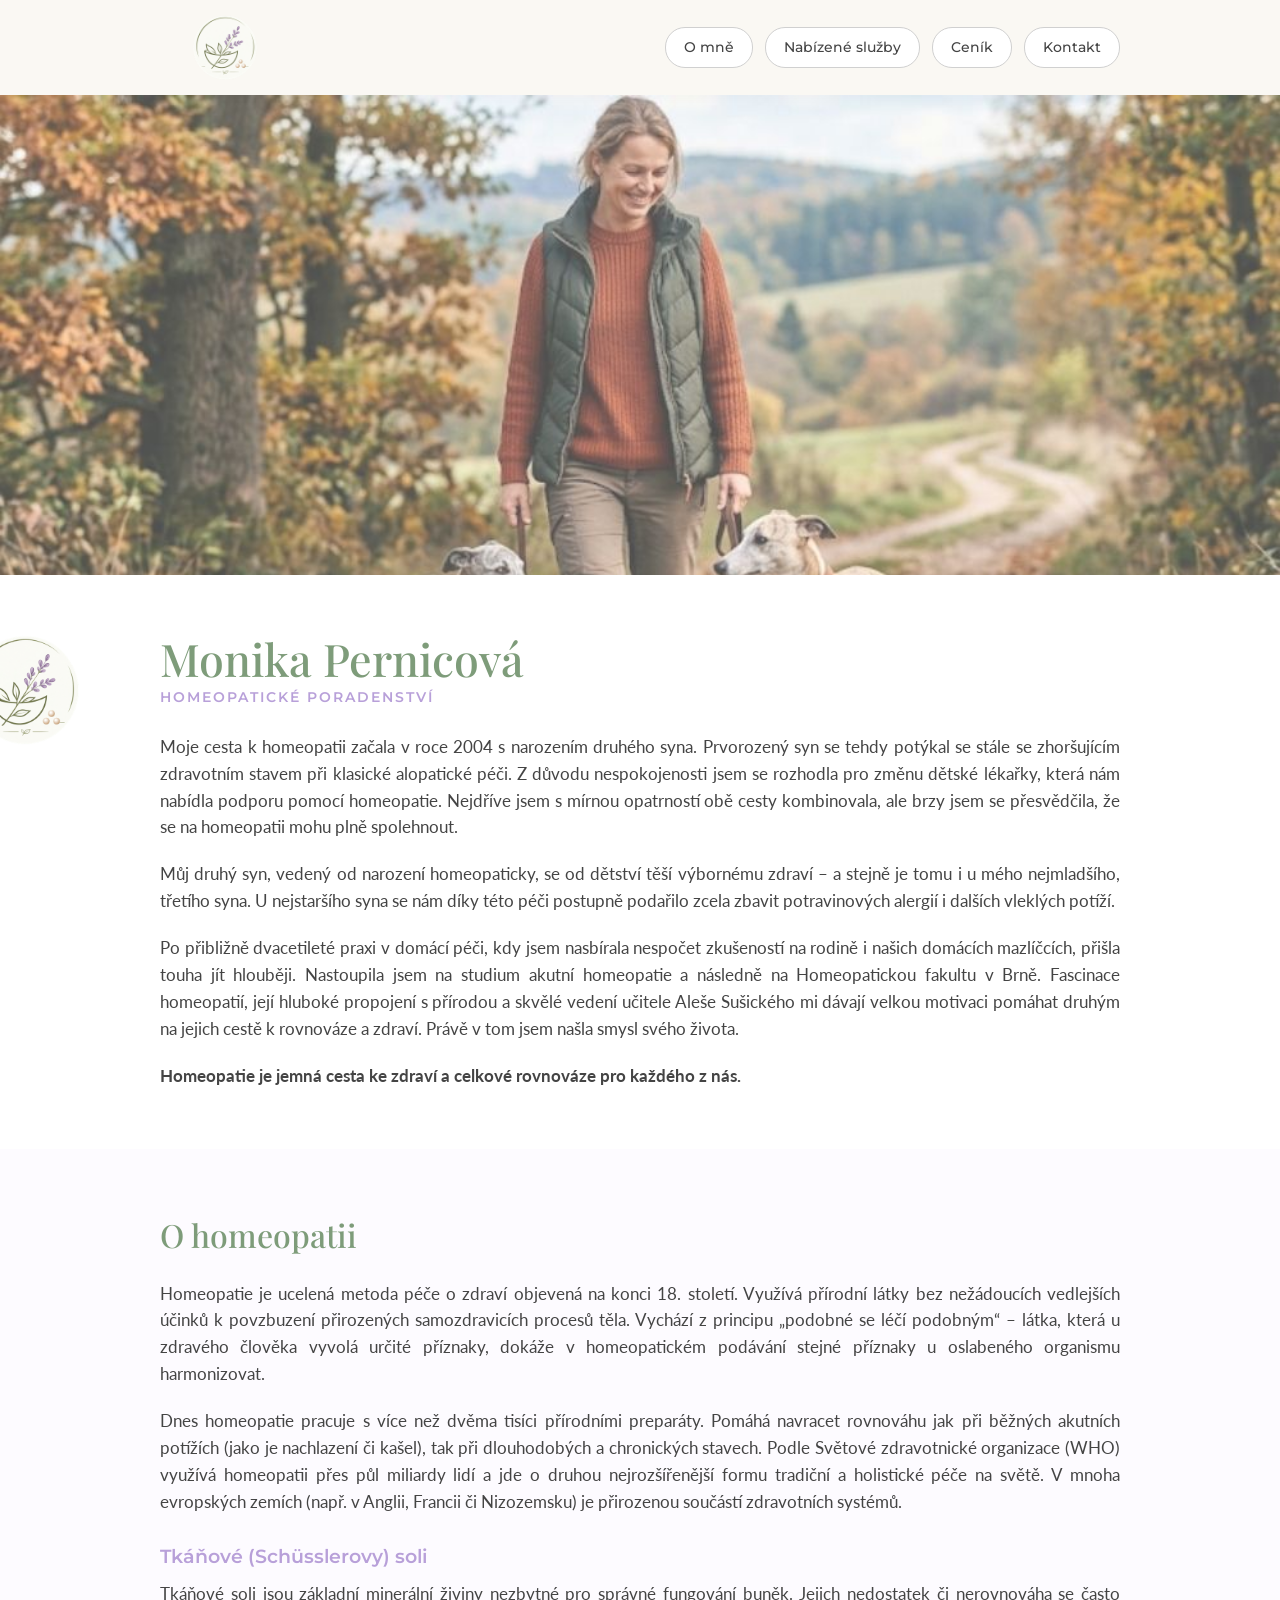
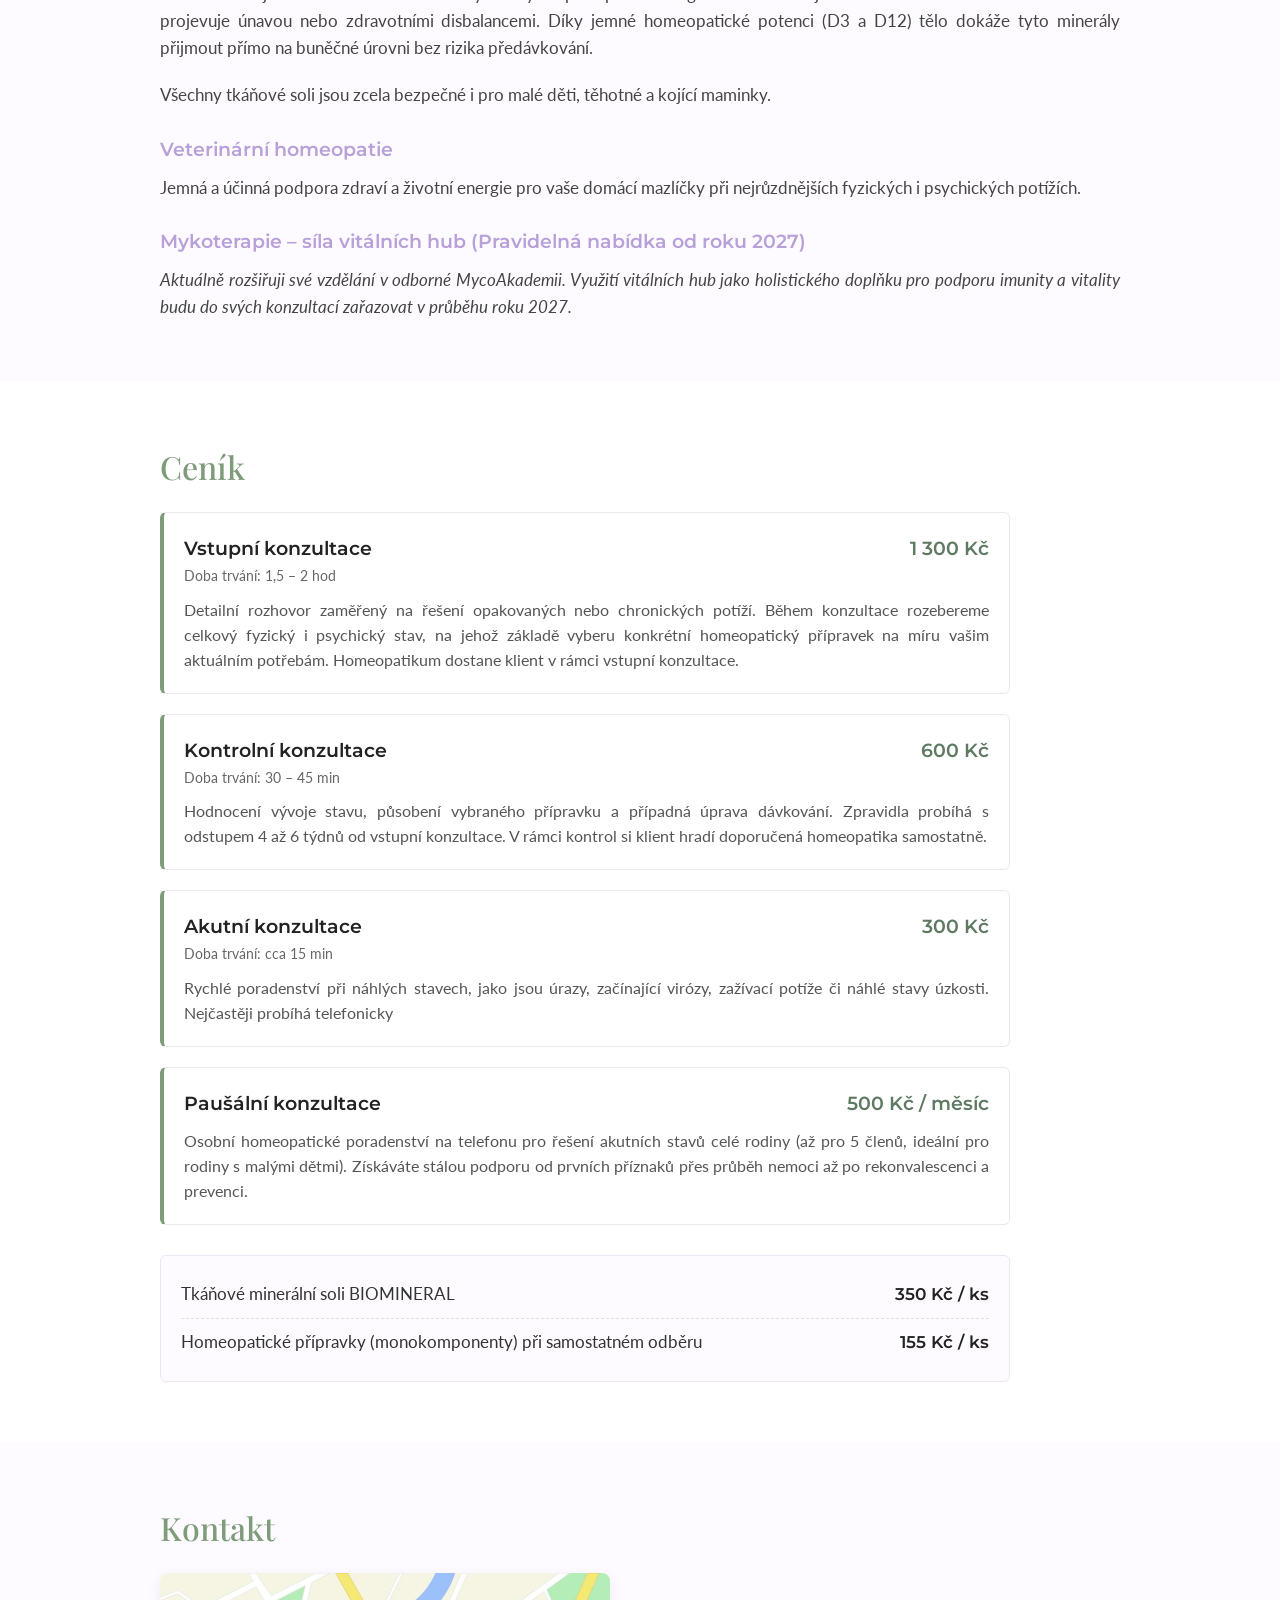
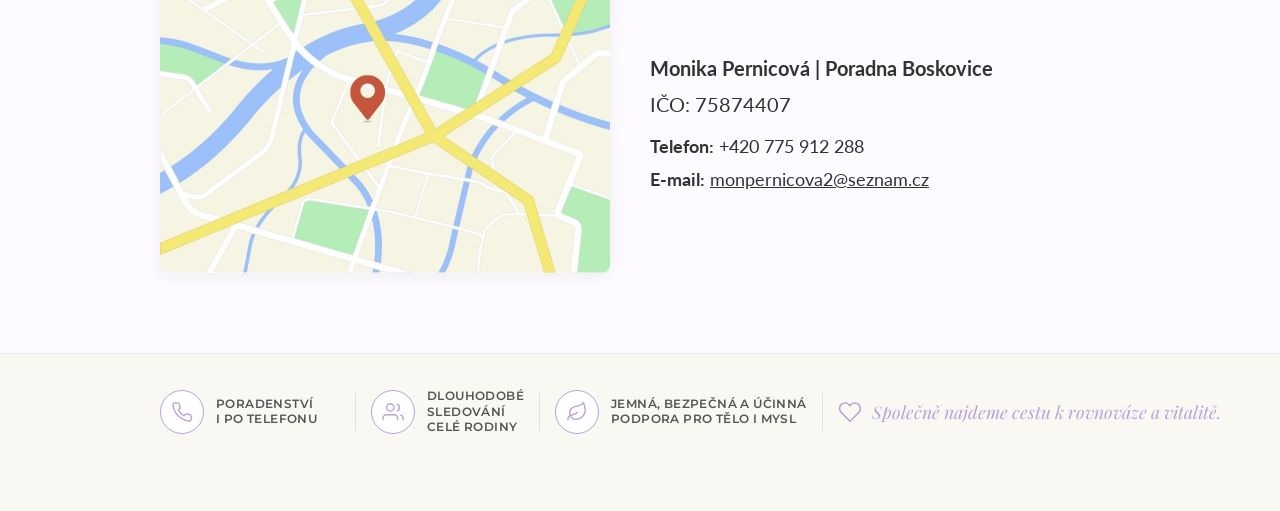
==== commit 55c0cbb9: "Update index.html" ====
--- a/index.html
+++ b/index.html
@@ -143,8 +143,9 @@
                         <img src="/img/mapa.jpg" alt="Mapa sídla poradny" class="map-img">
                     </div>
                     <div class="contact-info">
-                        <p class="contact-address"><strong>Poradna Boskovice</strong><br></p>
+                        <p class="contact-address"><strong>Monika Pernicová | Poradna Boskovice</strong><br><a>IČO: 75874407</a></p>
                         <p class="contact-phone"><strong>Telefon:</strong> <a href="tel:+420775912288" style="color: inherit; text-decoration: none;">+420 775 912 288</a><br><strong>E-mail:</strong> <a href="mailto:monpernicova2@seznam.cz" style="color: inherit; text-decoration: underline;">monpernicova2@seznam.cz</a></p>
+                        
                     </div>
                 </div>
             </div>
--- a/styles.css
+++ b/styles.css
@@ -325,11 +325,12 @@
 
 .footer-features {
     display: flex;
+    flex-direction: row; /* Zabezpečí zobrazení vedle sebe na PC */
     align-items: center;
     justify-content: space-between;
     padding-bottom: 25px;
     margin-bottom: 25px;
-    border-bottom: 1px solid #EAEAEA;
+    border-bottom: none;
     gap: 15px;
     width: 100%;
 }
@@ -341,7 +342,15 @@
     gap: 12px;
     text-align: left;
     flex-shrink: 0;
-    flex: 0 1 auto; 
+}
+
+/* Rozšíření 1. a 3. boxíku */
+.wide-item {
+    min-width: 180px;
+}
+
+.extra-wide-item {
+    min-width: 220px;
 }
 
 .feature-icon-wrapper {
@@ -374,7 +383,7 @@
     color: #555555;
     letter-spacing: 0.4px;
     line-height: 1.35;
-    white-space: normal; 
+    white-space: nowrap;
 }
 
 .footer-divider {
@@ -412,7 +421,6 @@
 }
 
 @media (max-width: 768px) {
-    
     .navbar {
         padding: 12px 0;
     }
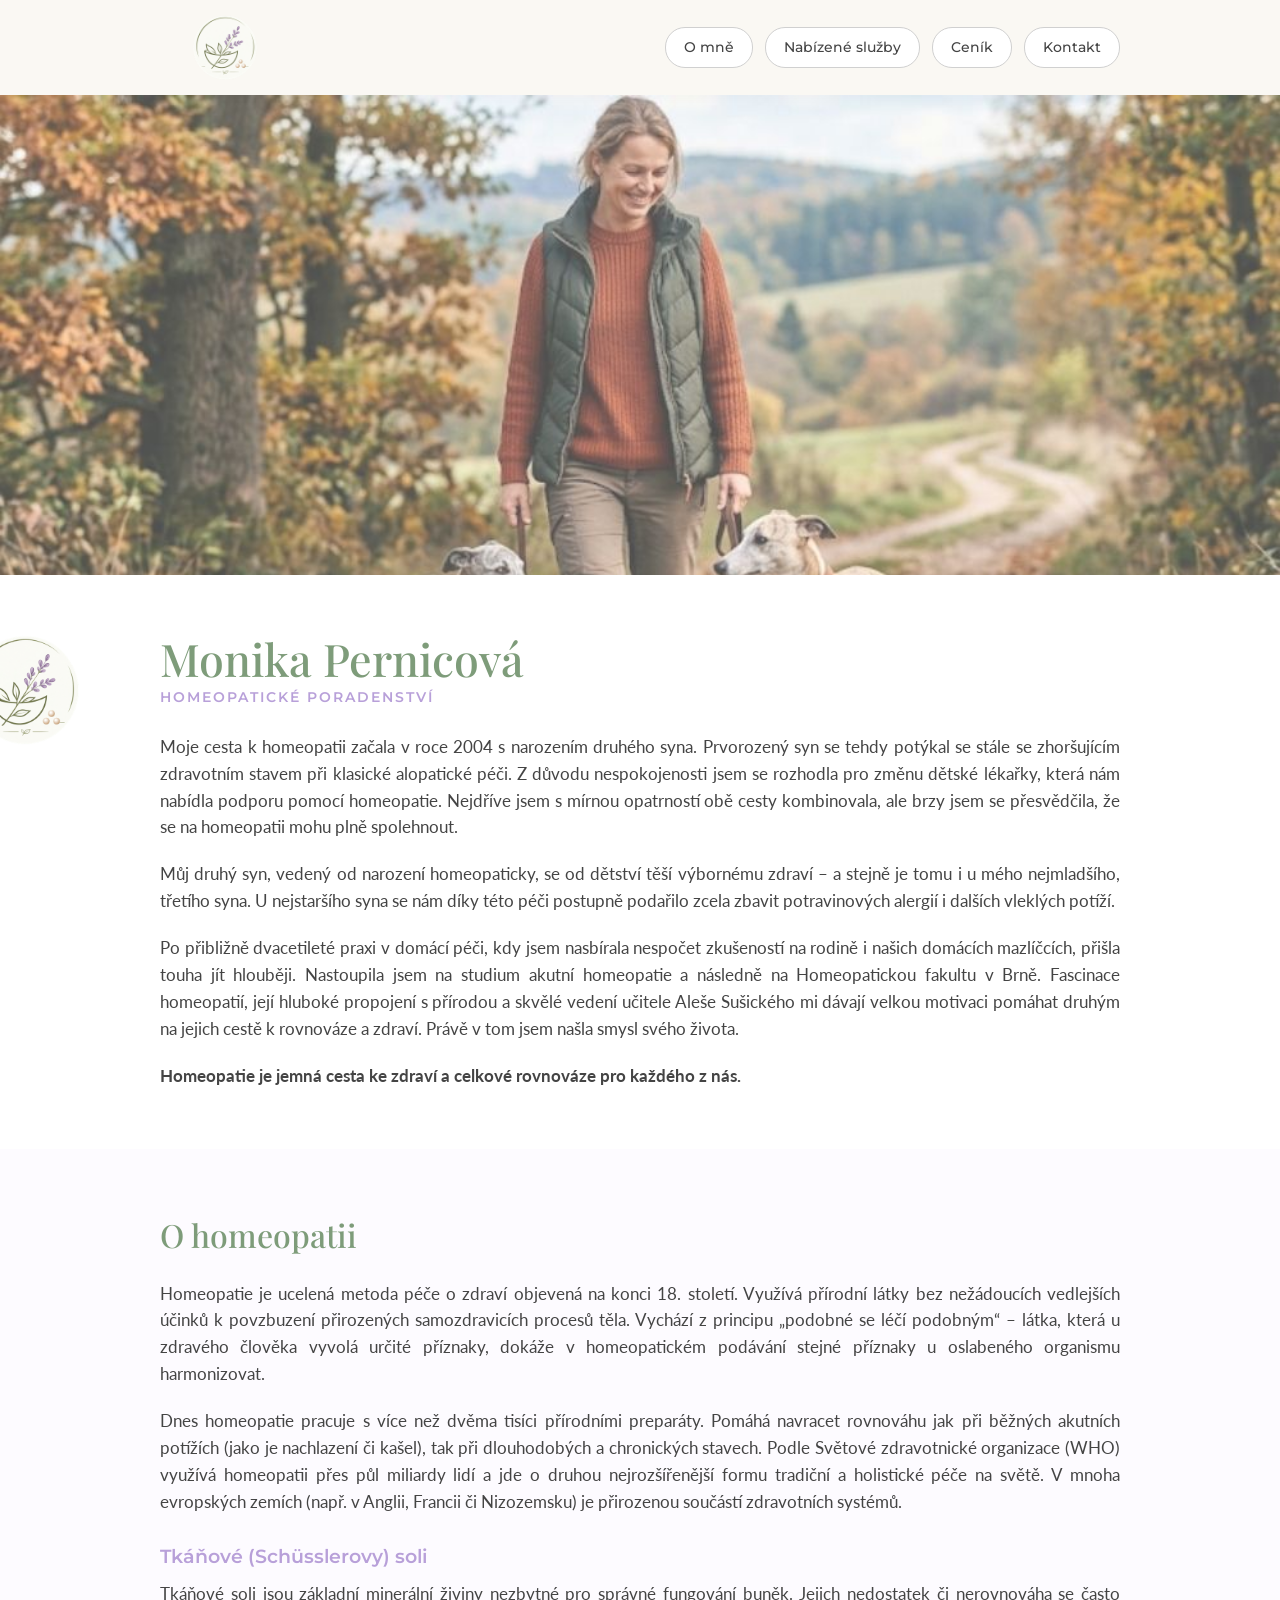
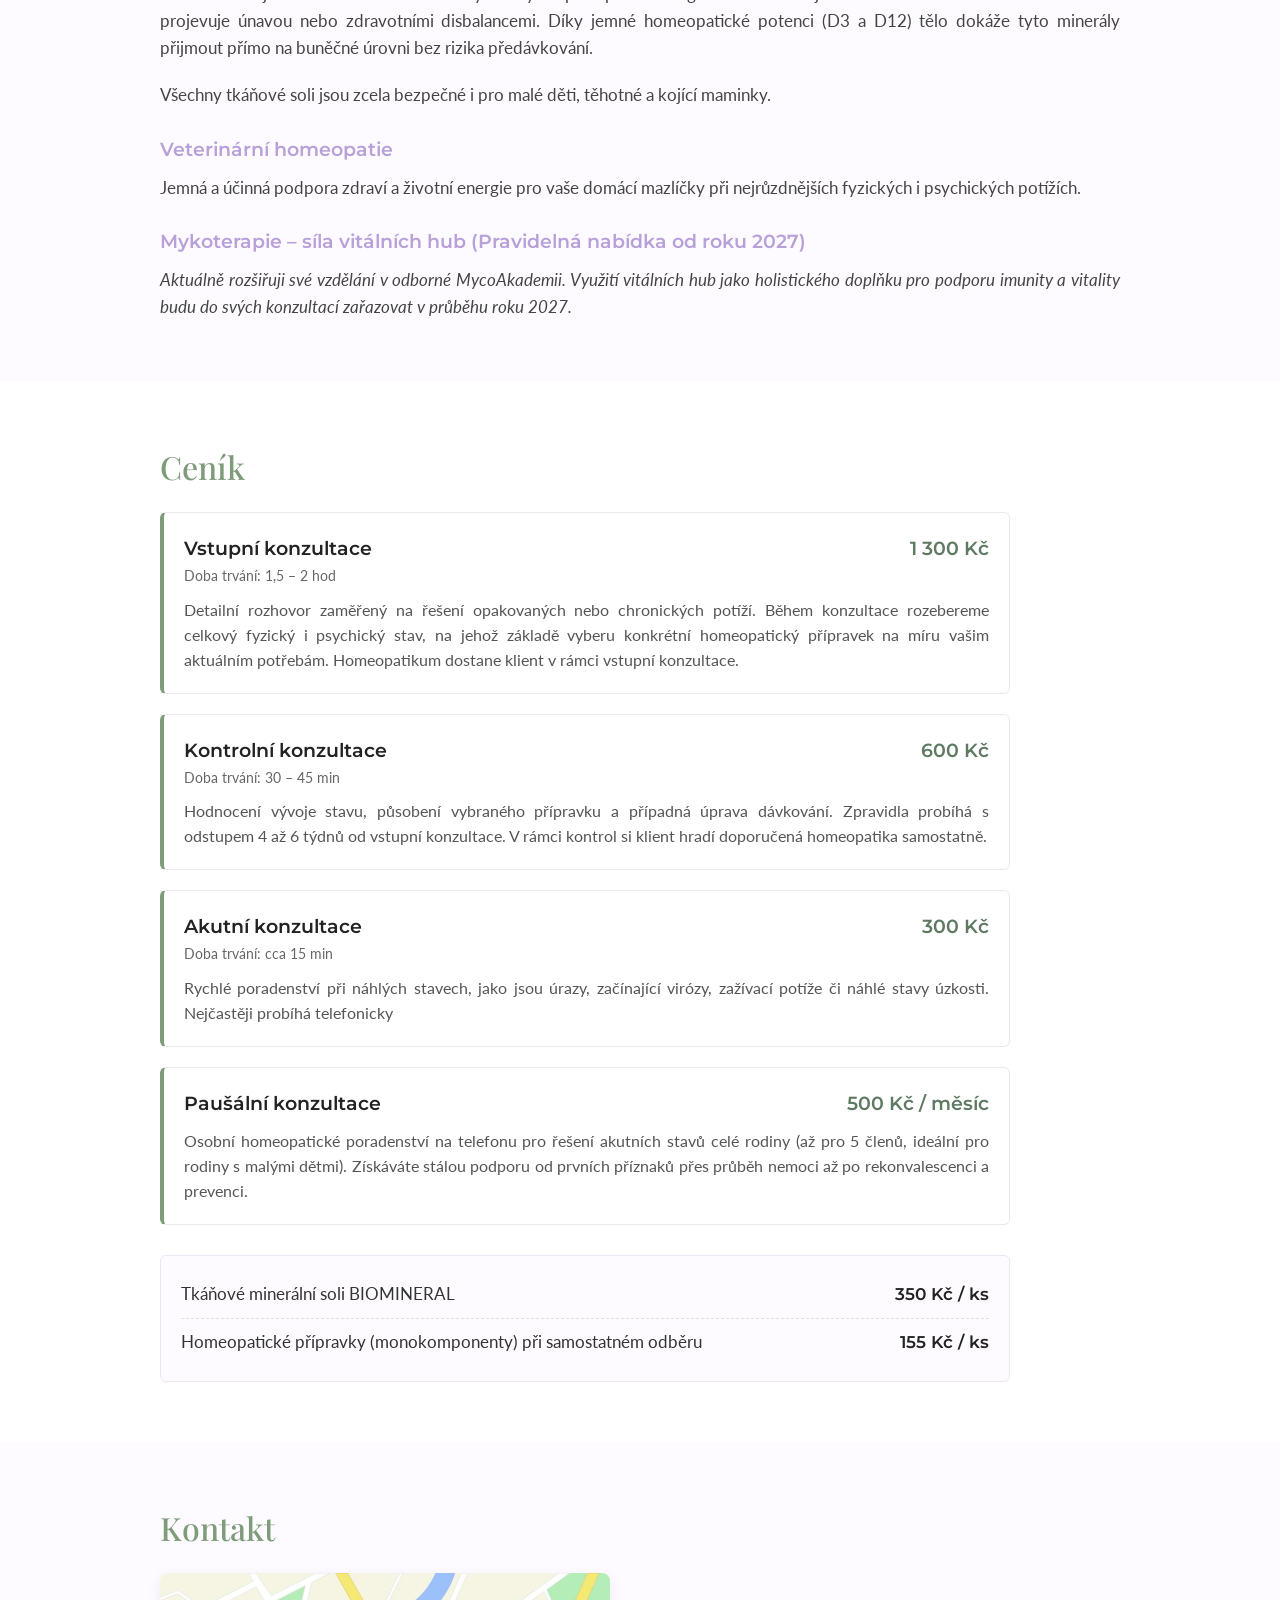
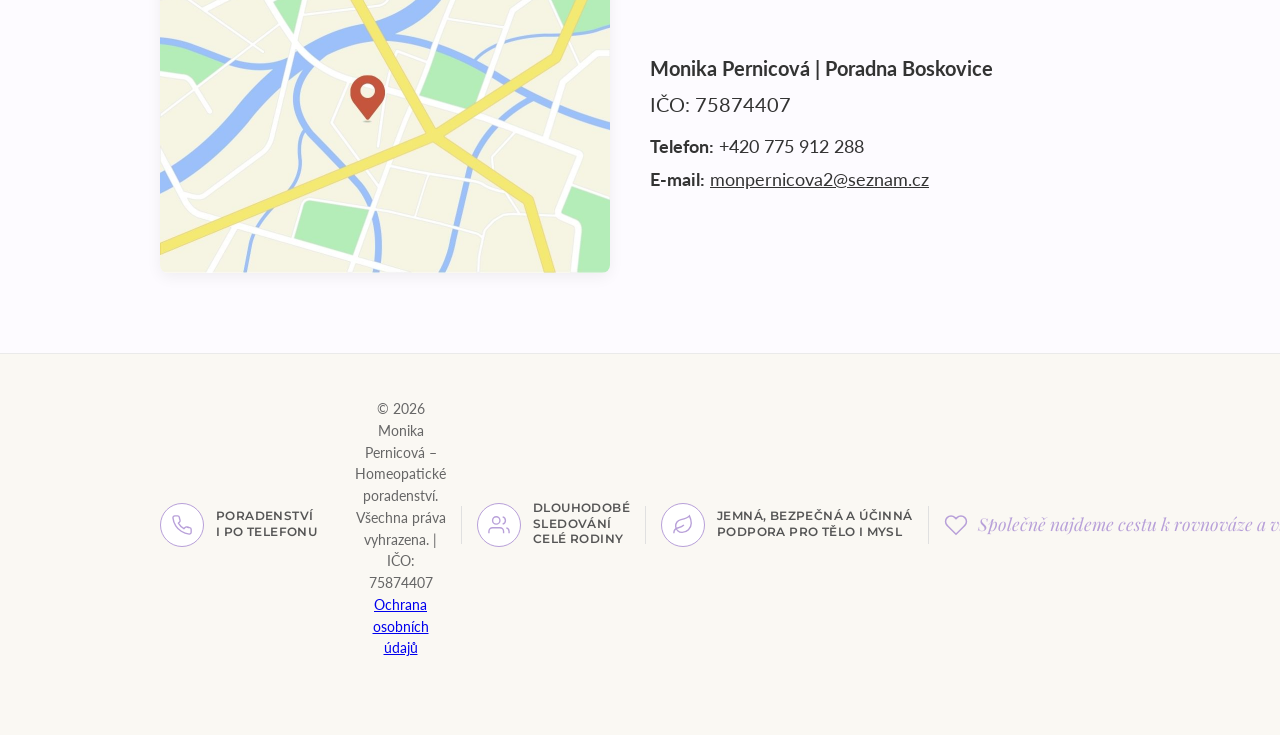
==== commit 18646bd7: "Update index.html" ====
--- a/index.html
+++ b/index.html
@@ -165,7 +165,14 @@
                     </div>
                     <span>PORADENSTVÍ<br>I PO TELEFONU</span>
                 </div>
-
+            <div class="footer-bottom">
+                <p class="footer-copy">
+                    © 2026 Monika Pernicová – Homeopatické poradenství. Všechna práva vyhrazena. | IČO: 75874407
+                </p>
+                <a href="ochrana-osobnich-udaju.html" class="footer-privacy-link">
+                    Ochrana osobních údajů
+                </a>
+            </div>
                 <div class="footer-divider"></div>
 
                 <div class="footer-feature-item">
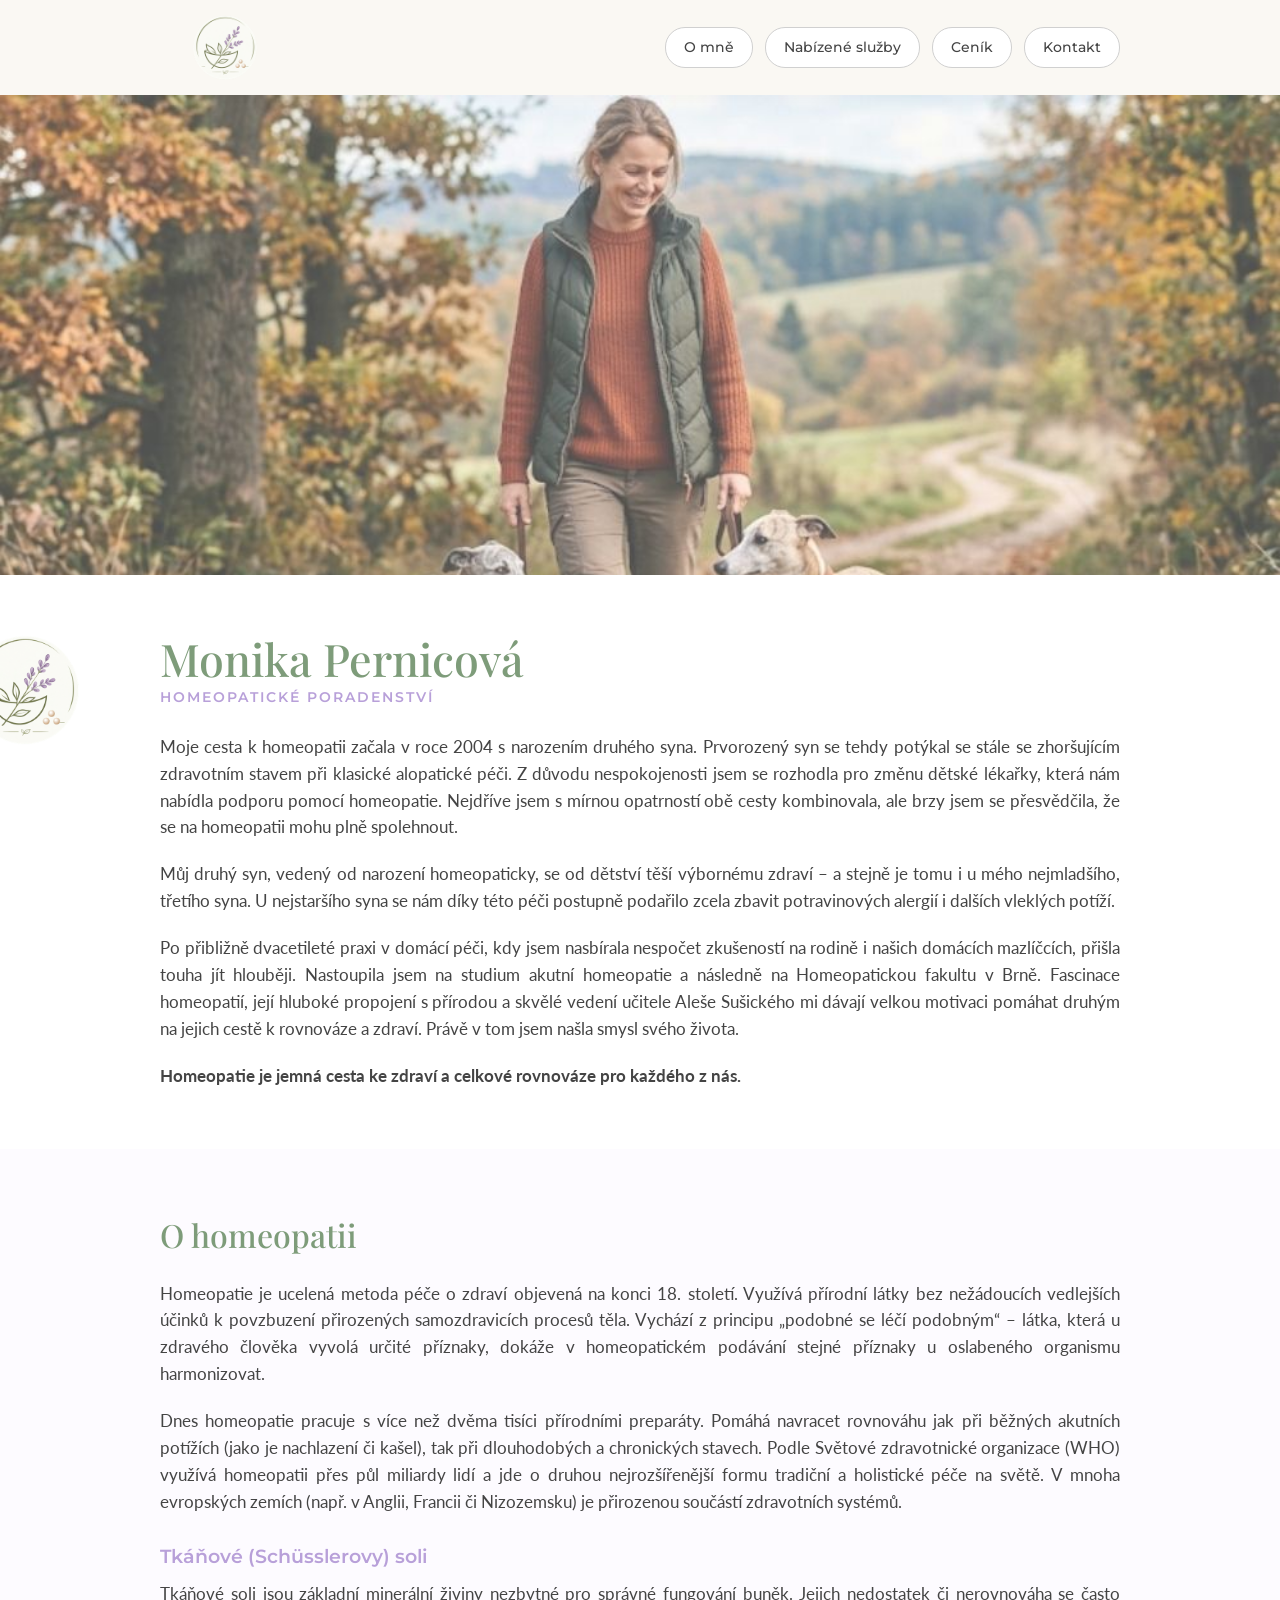
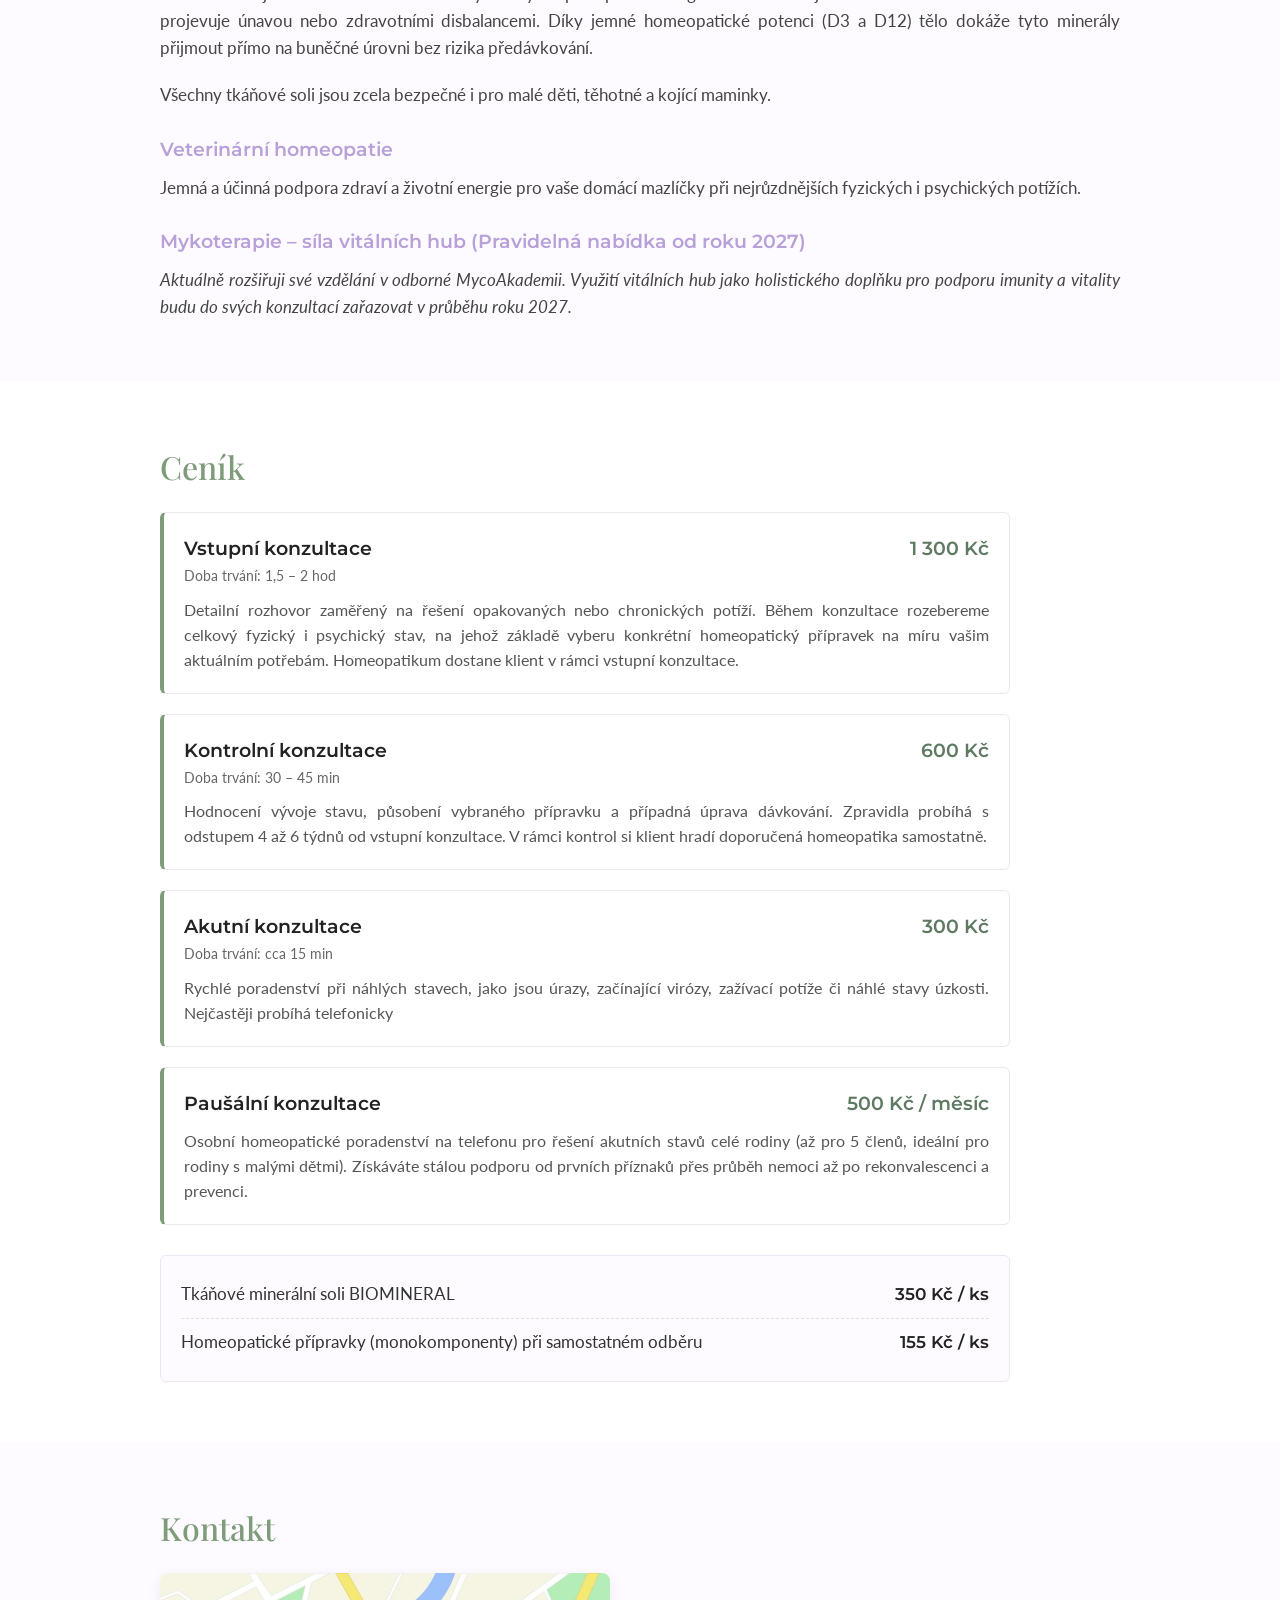
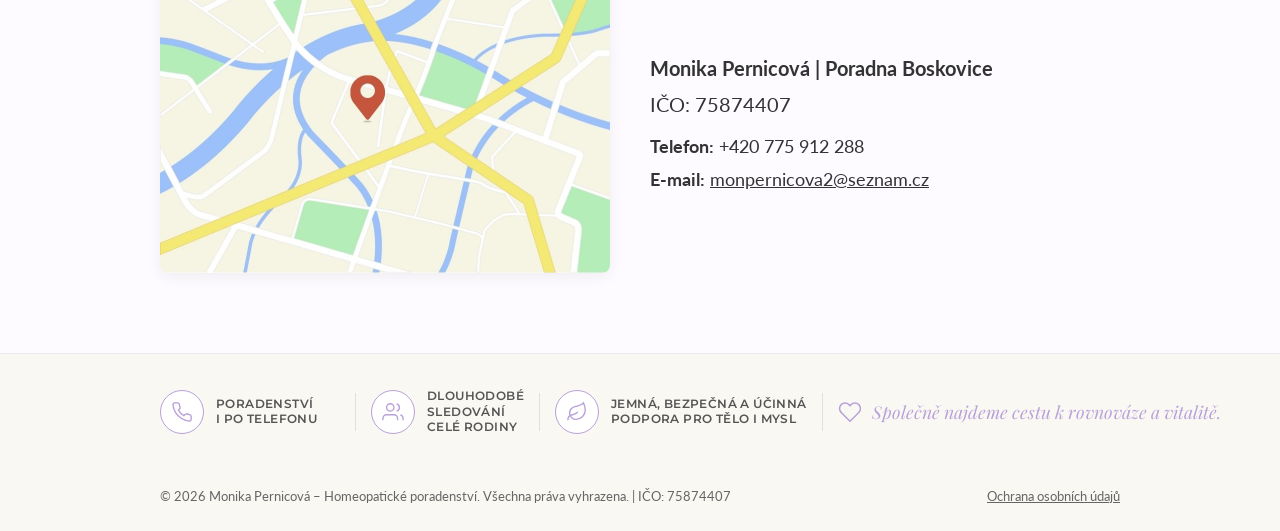
==== commit 69b3fda3: "Update index.html" ====
--- a/index.html
+++ b/index.html
@@ -143,9 +143,8 @@
                         <img src="/img/mapa.jpg" alt="Mapa sídla poradny" class="map-img">
                     </div>
                     <div class="contact-info">
-                        <p class="contact-address"><strong>Monika Pernicová | Poradna Boskovice</strong><br><a>IČO: 75874407</a></p>
+                        <p class="contact-address"><strong>Monika Pernicová | Poradna Boskovice</strong><br>IČO: 75874407</p>
                         <p class="contact-phone"><strong>Telefon:</strong> <a href="tel:+420775912288" style="color: inherit; text-decoration: none;">+420 775 912 288</a><br><strong>E-mail:</strong> <a href="mailto:monpernicova2@seznam.cz" style="color: inherit; text-decoration: underline;">monpernicova2@seznam.cz</a></p>
-                        
                     </div>
                 </div>
             </div>
@@ -165,14 +164,7 @@
                     </div>
                     <span>PORADENSTVÍ<br>I PO TELEFONU</span>
                 </div>
-            <div class="footer-bottom">
-                <p class="footer-copy">
-                    © 2026 Monika Pernicová – Homeopatické poradenství. Všechna práva vyhrazena. | IČO: 75874407
-                </p>
-                <a href="ochrana-osobnich-udaju.html" class="footer-privacy-link">
-                    Ochrana osobních údajů
-                </a>
-            </div>
+
                 <div class="footer-divider"></div>
 
                 <div class="footer-feature-item">
@@ -208,6 +200,17 @@
                     <span class="footer-quote-text">Společně najdeme cestu k rovnováze a vitalitě.</span>
                 </div>
             </div>
+
+            <div class="footer-bottom">
+                <p class="footer-copy">
+                    © 2026 Monika Pernicová – Homeopatické poradenství. Všechna práva vyhrazena. | IČO: 75874407
+                </p>
+                <a href="ochrana-osobnich-udaju.html" class="footer-privacy-link">
+                    Ochrana osobních údajů
+                </a>
+            </div>
+
+        </div>
     </footer>
 
 </body>
--- a/styles.css
+++ b/styles.css
@@ -420,6 +420,32 @@
     margin-top: 10px;
 }
 
+.footer-bottom {
+    display: flex;
+    justify-content: space-between;
+    align-items: center;
+    margin-top: 20px;
+    font-size: 0.8rem;
+    color: var(--text-muted);
+}
+
+.footer-copy {
+    margin: 0;
+    text-align: left;
+}
+
+.footer-privacy-link {
+    color: var(--text-muted);
+    text-decoration: underline;
+    font-size: 0.8rem;
+    transition: color 0.2s ease;
+    white-space: nowrap;
+}
+
+.footer-privacy-link:hover {
+    color: var(--accent-purple);
+}
+
 @media (max-width: 768px) {
     .navbar {
         padding: 12px 0;
@@ -540,4 +566,10 @@
     .contact-info {
         font-size: 1rem;
     }
-}
+
+    .footer-bottom {
+        flex-direction: column;
+        align-items: flex-start;
+        gap: 10px;
+    }
+}
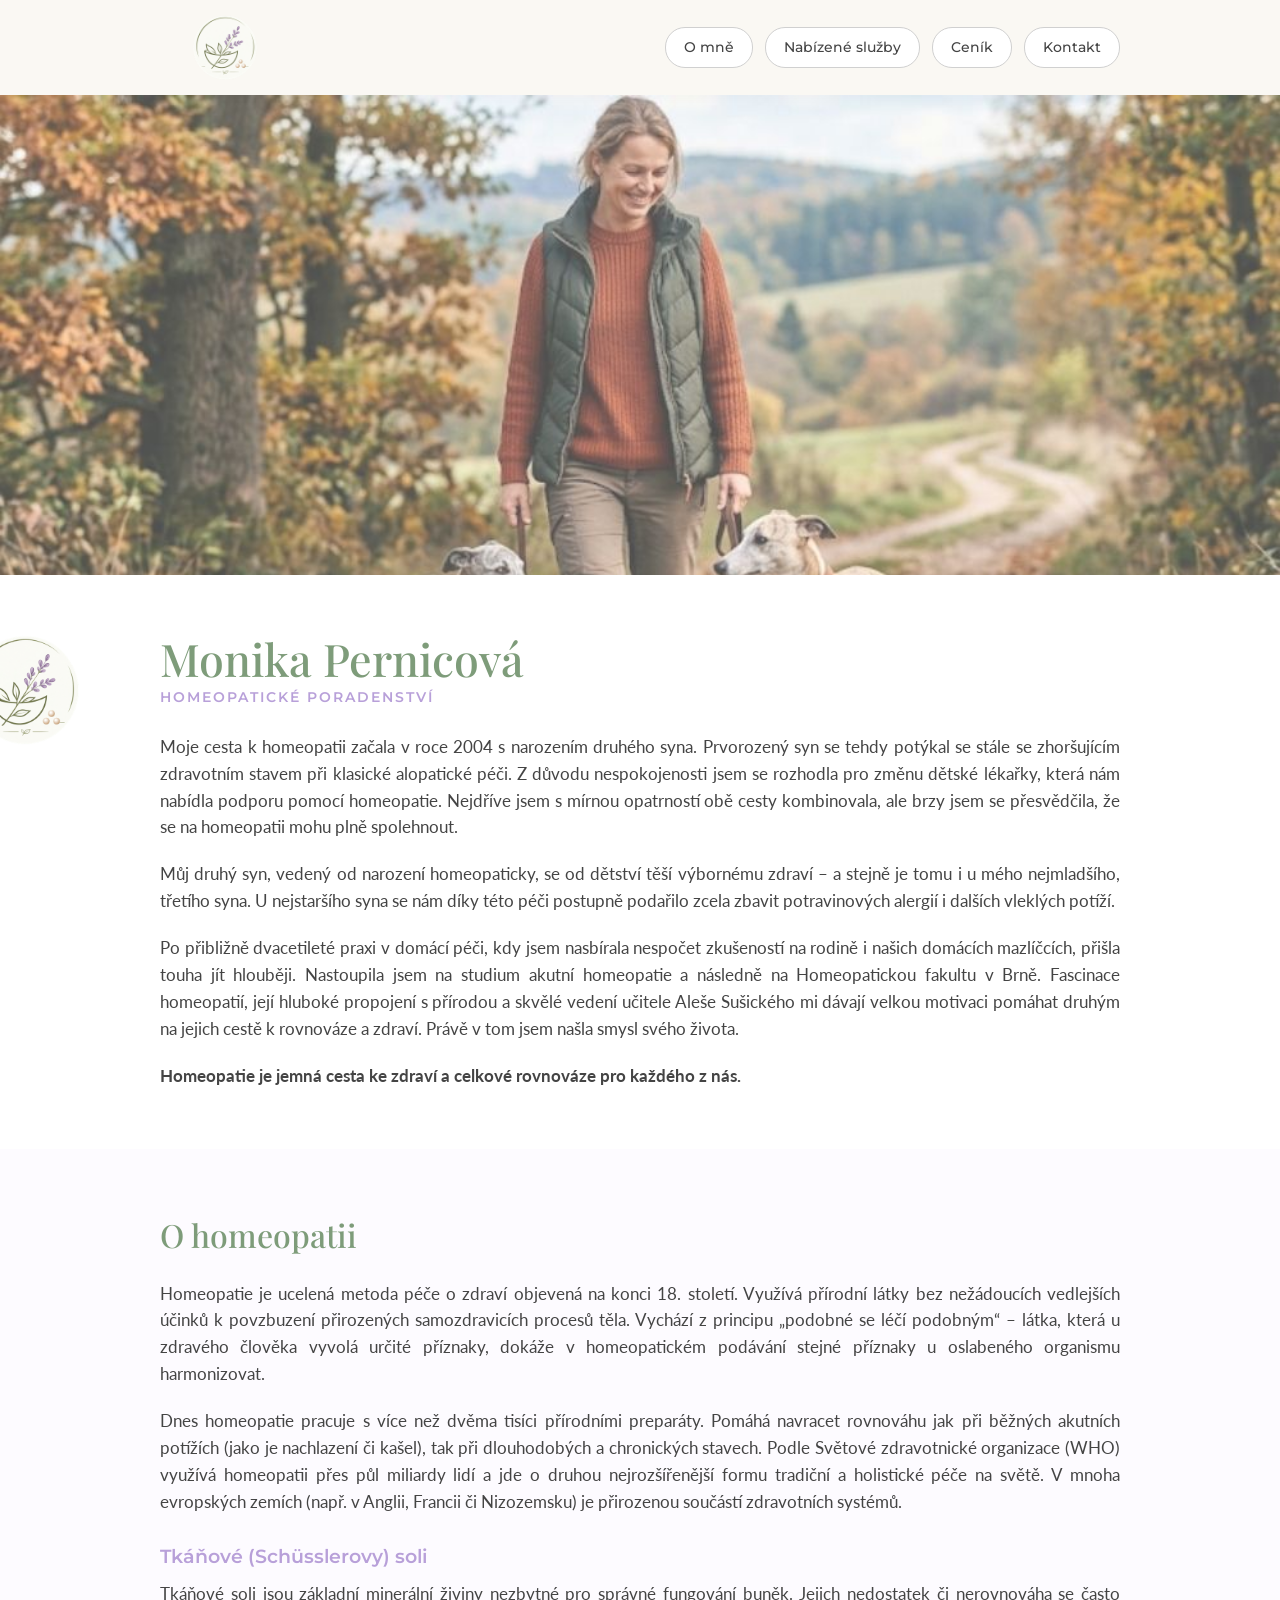
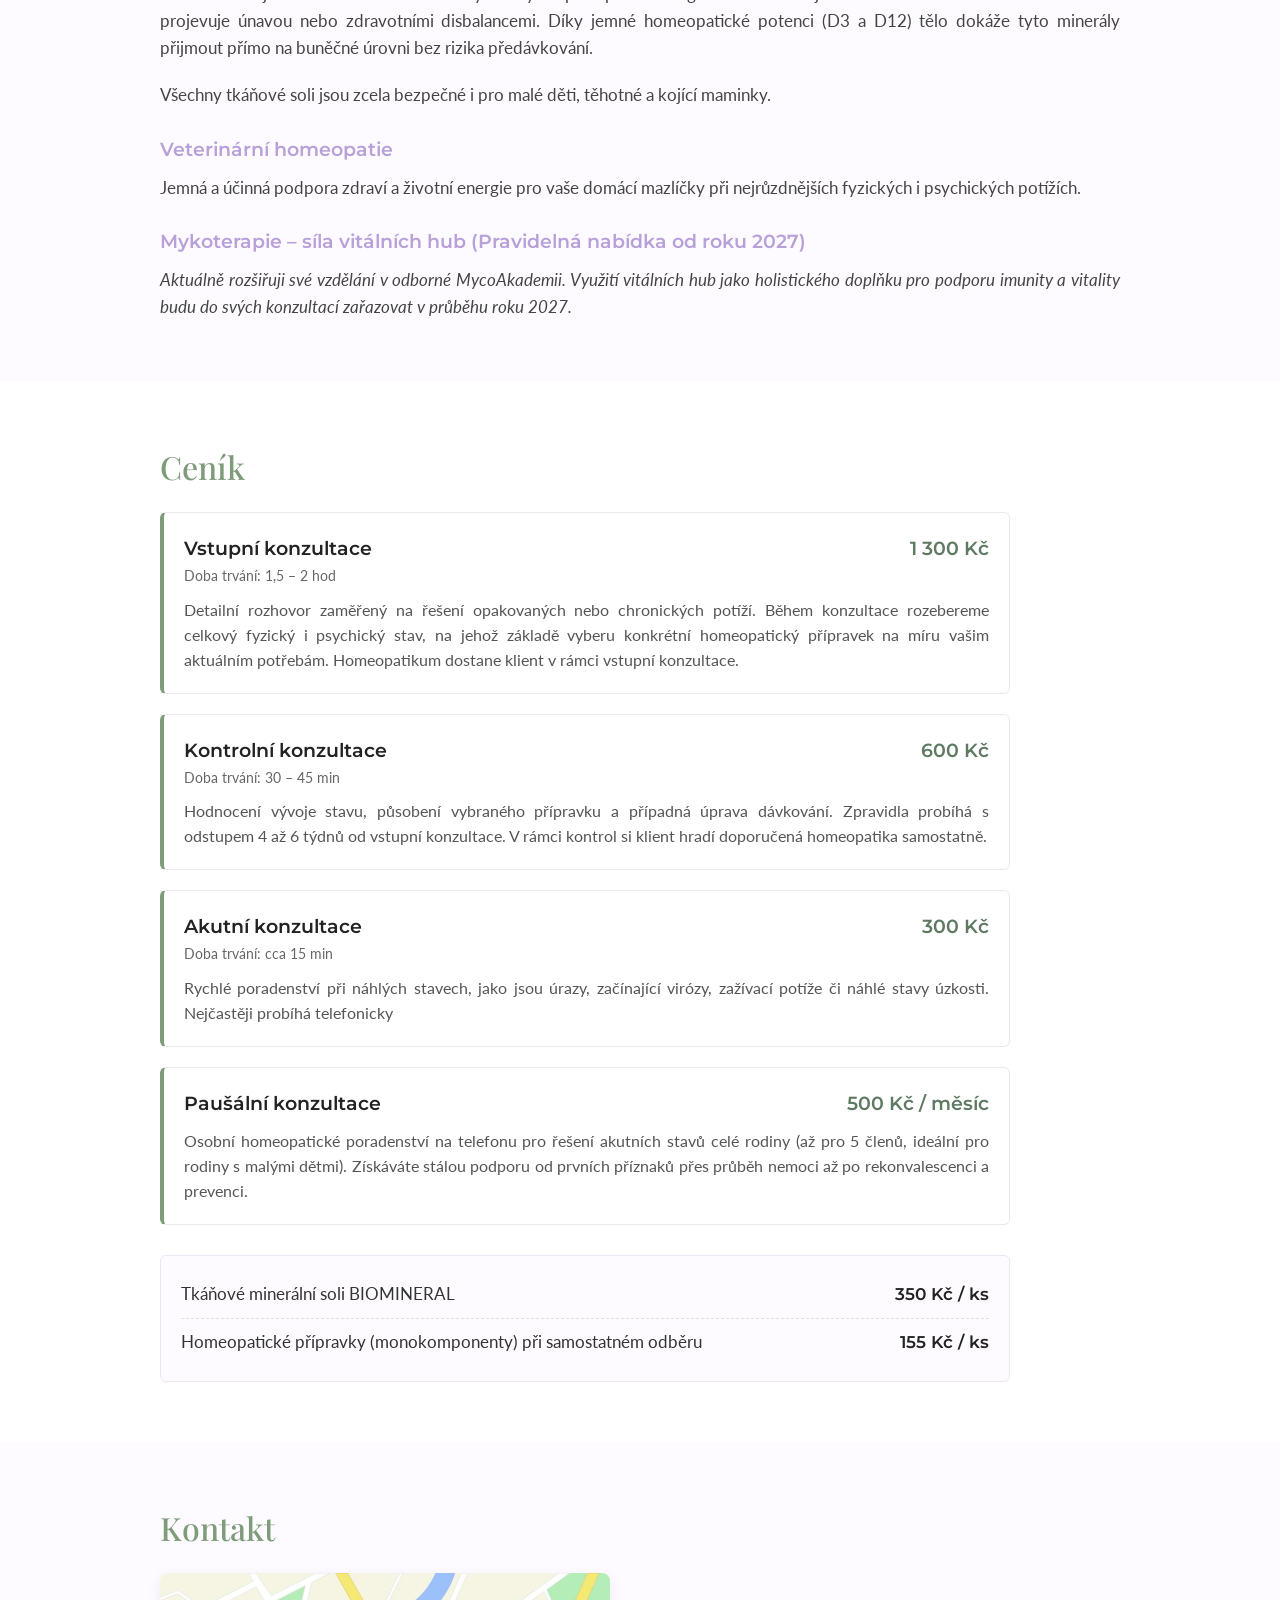
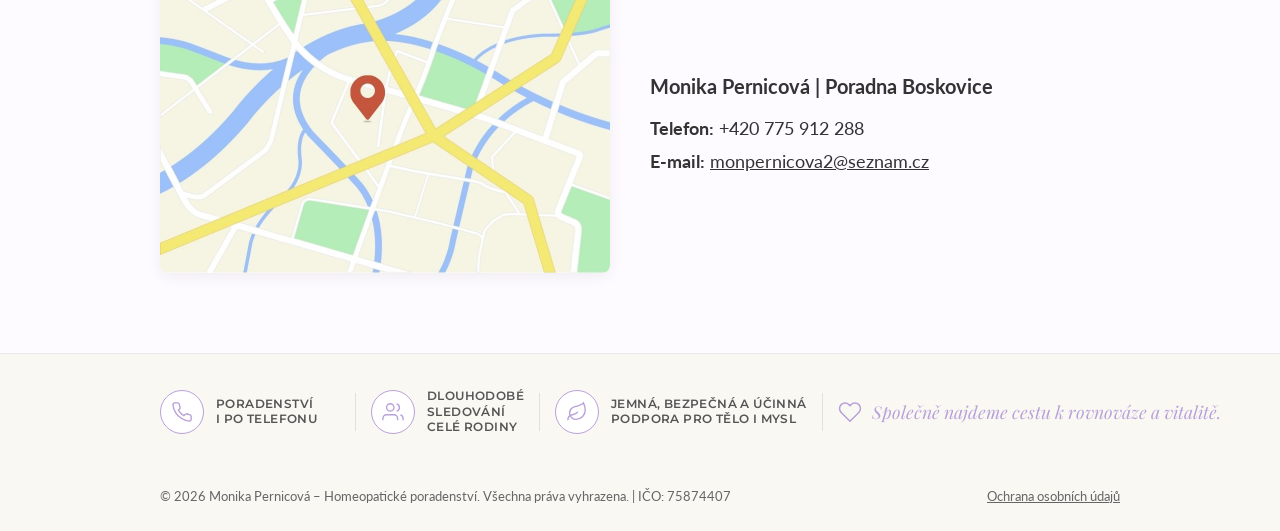
==== commit f55e6478: "Update index.html" ====
--- a/index.html
+++ b/index.html
@@ -143,7 +143,7 @@
                         <img src="/img/mapa.jpg" alt="Mapa sídla poradny" class="map-img">
                     </div>
                     <div class="contact-info">
-                        <p class="contact-address"><strong>Monika Pernicová | Poradna Boskovice</strong><br>IČO: 75874407</p>
+                        <p class="contact-address"><strong>Monika Pernicová | Poradna Boskovice</strong><br></p>
                         <p class="contact-phone"><strong>Telefon:</strong> <a href="tel:+420775912288" style="color: inherit; text-decoration: none;">+420 775 912 288</a><br><strong>E-mail:</strong> <a href="mailto:monpernicova2@seznam.cz" style="color: inherit; text-decoration: underline;">monpernicova2@seznam.cz</a></p>
                     </div>
                 </div>
--- a/styles.css
+++ b/styles.css
@@ -325,7 +325,7 @@
 
 .footer-features {
     display: flex;
-    flex-direction: row; /* Zabezpečí zobrazení vedle sebe na PC */
+    flex-direction: row;
     align-items: center;
     justify-content: space-between;
     padding-bottom: 25px;
@@ -344,7 +344,6 @@
     flex-shrink: 0;
 }
 
-/* Rozšíření 1. a 3. boxíku */
 .wide-item {
     min-width: 180px;
 }
@@ -416,10 +415,7 @@
     white-space: nowrap;
 }
 
-.footer-copy {
-    margin-top: 10px;
-}
-
+/* STYLY PRO SPODNÍ ŘÁDEK PATKY */
 .footer-bottom {
     display: flex;
     justify-content: space-between;
@@ -427,6 +423,7 @@
     margin-top: 20px;
     font-size: 0.8rem;
     color: var(--text-muted);
+    width: 100%;
 }
 
 .footer-copy {
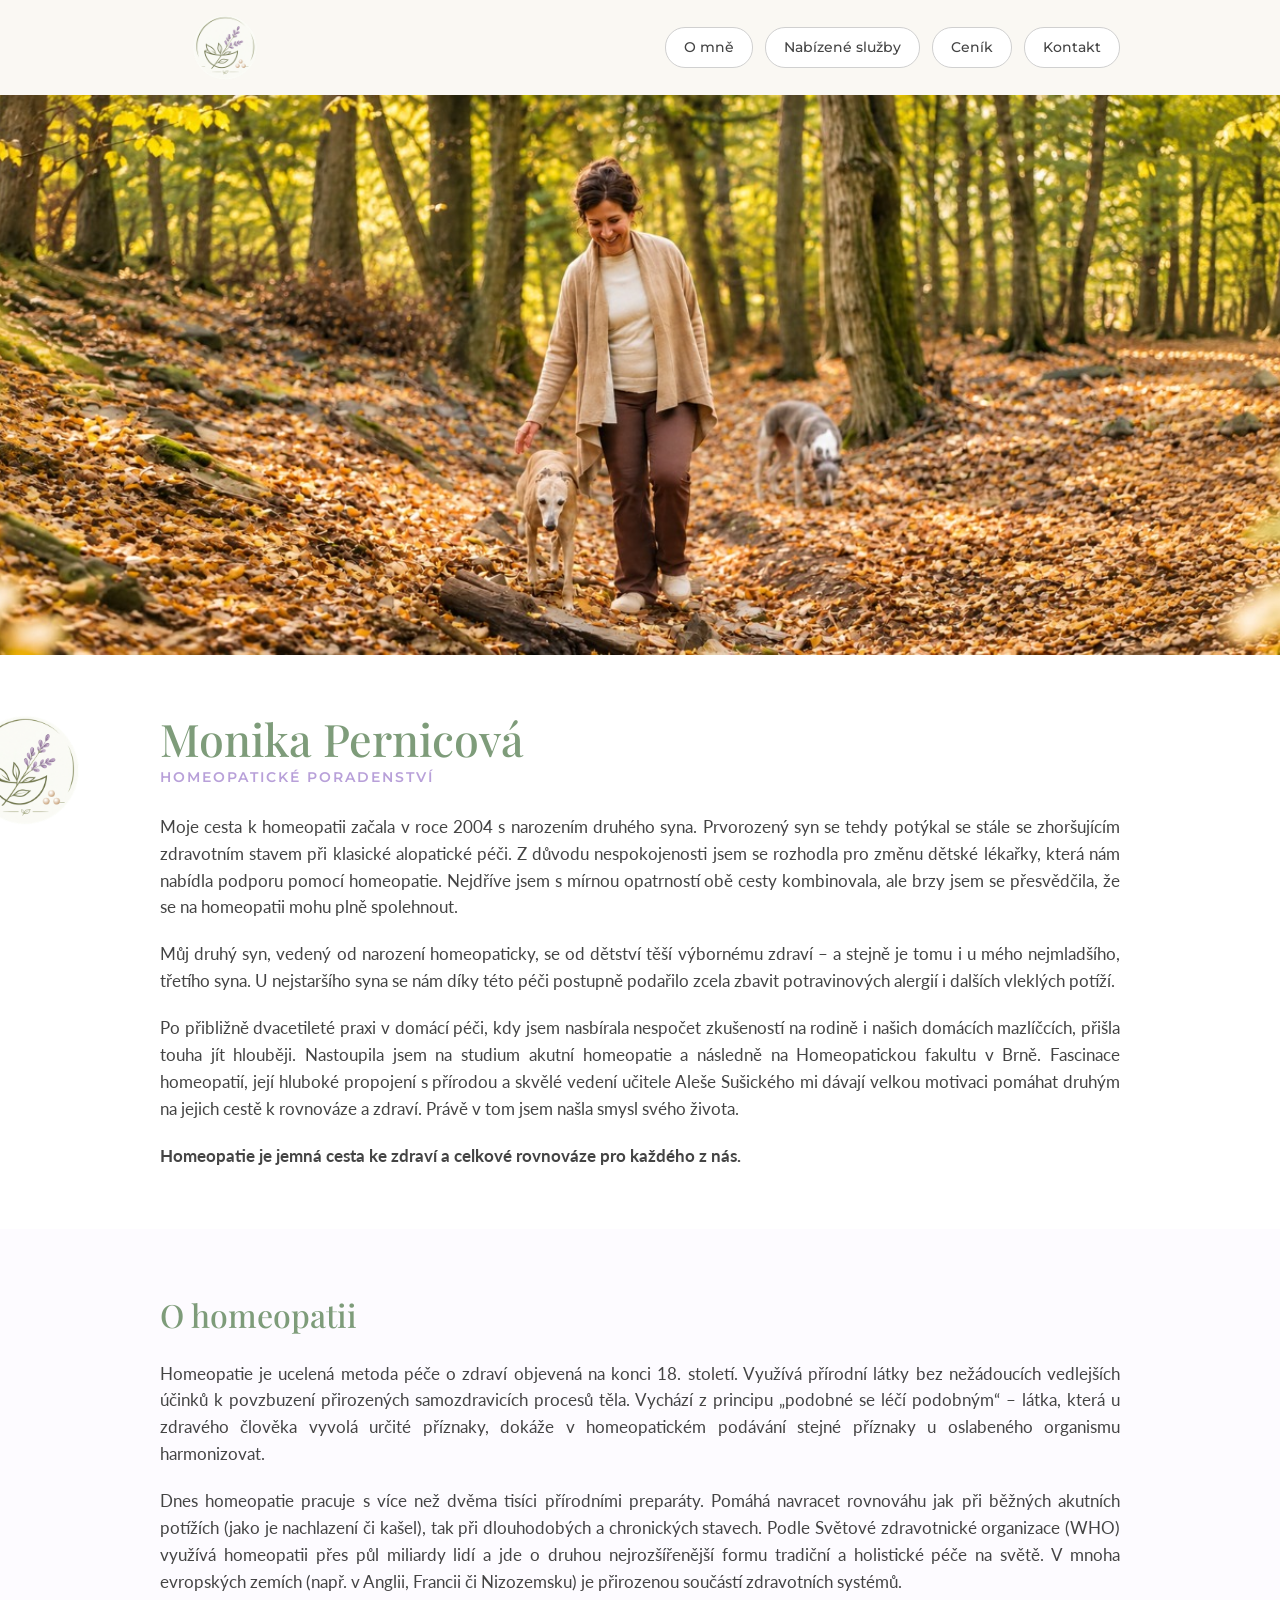
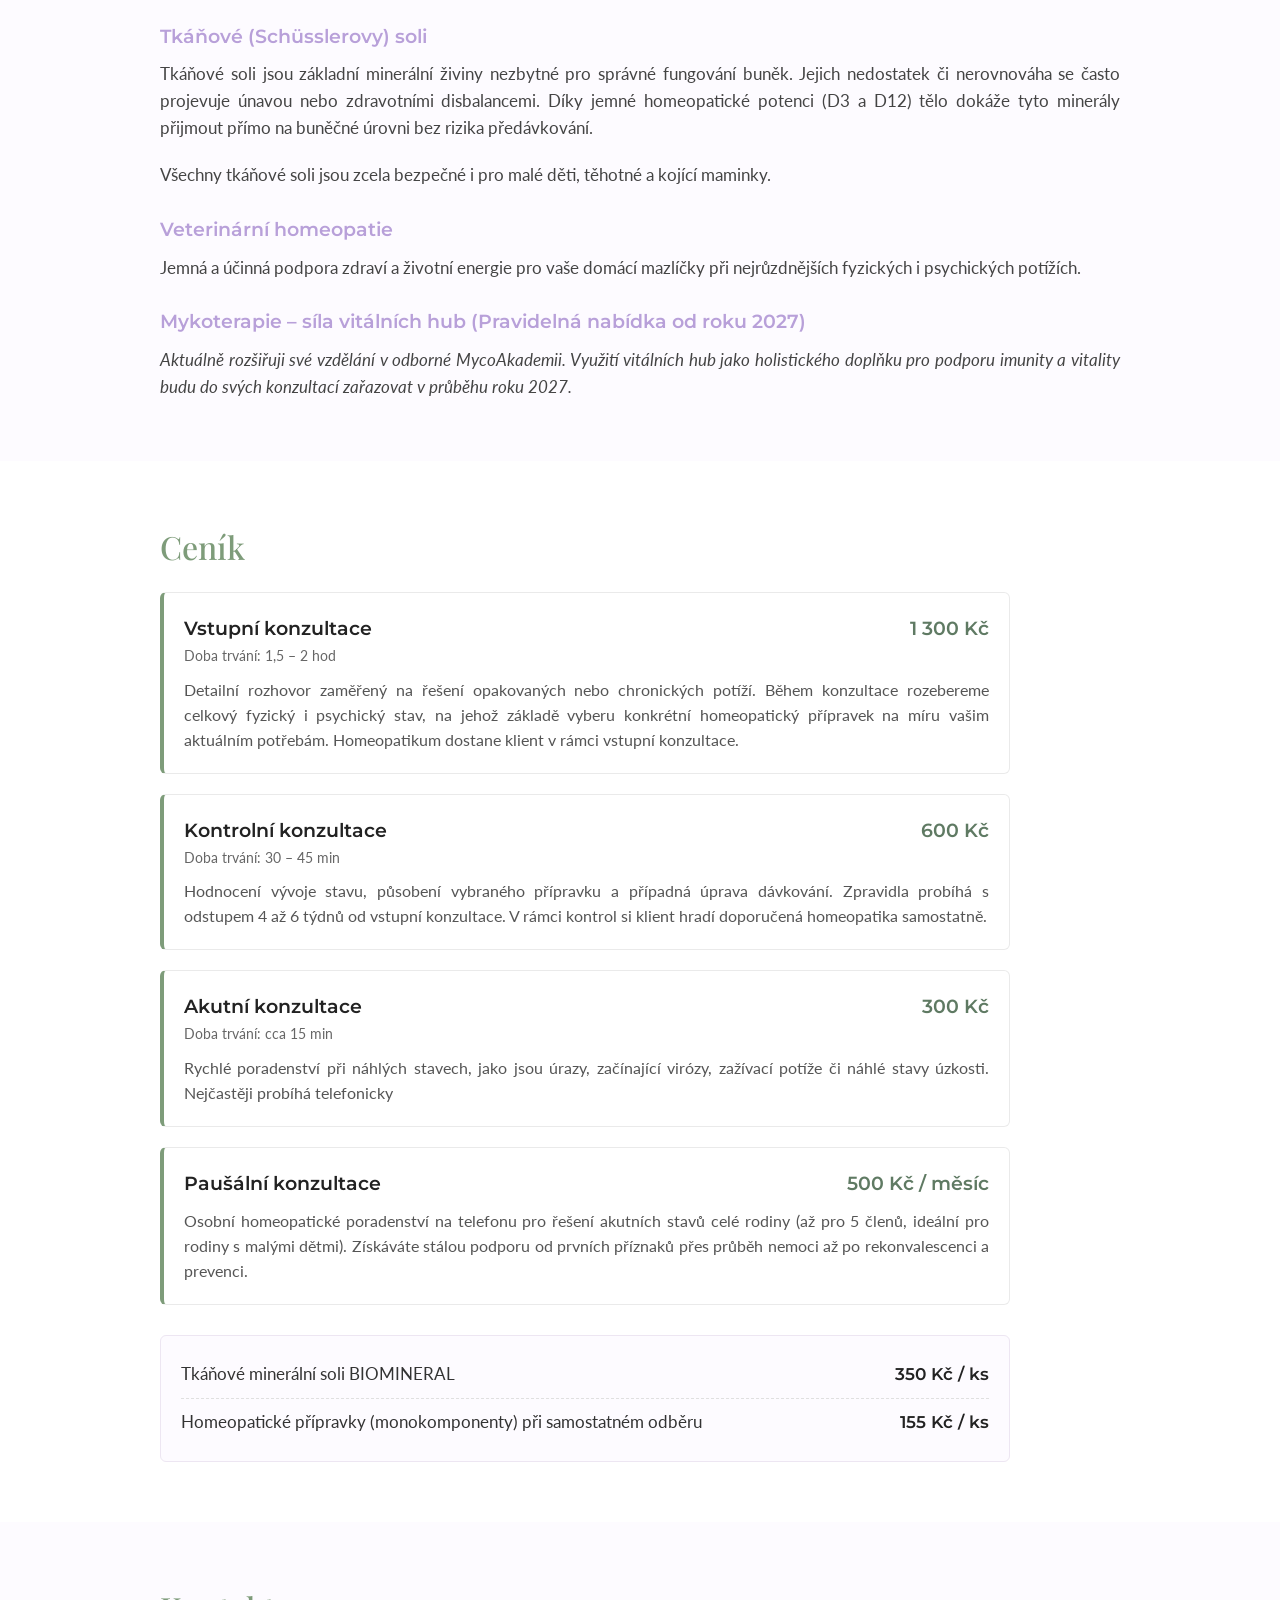
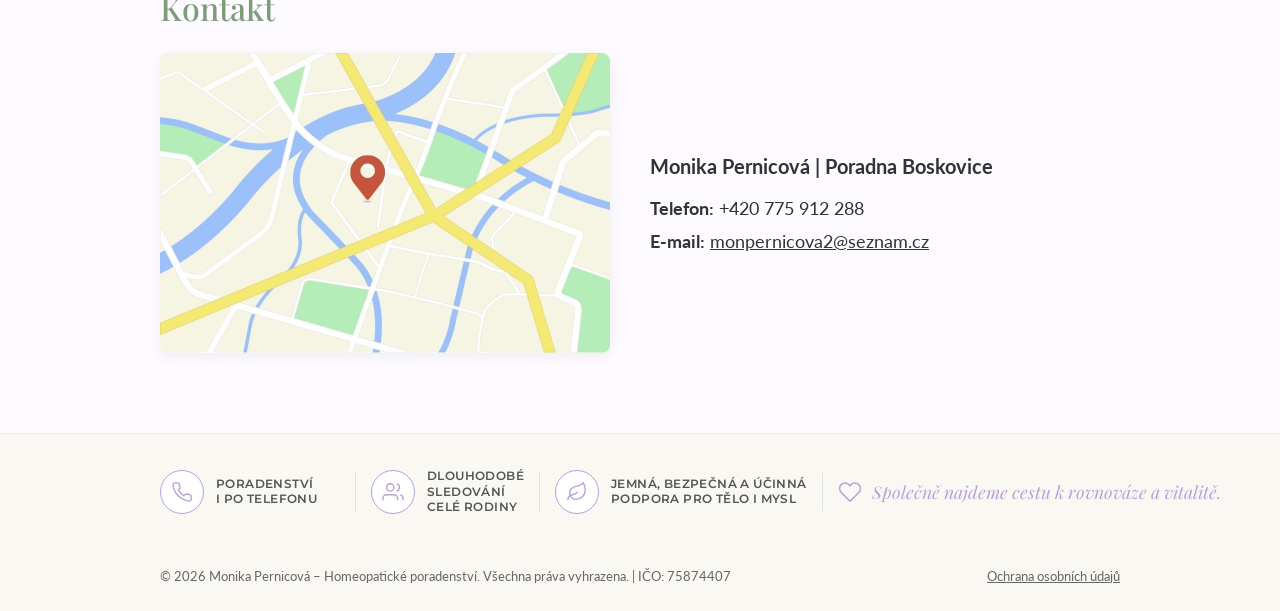
==== commit 70f9306c: "Update index.html" ====
--- a/index.html
+++ b/index.html
@@ -29,7 +29,7 @@
     </header>
 
     <section class="hero">
-        <img src="/img/hero-foto.jpg" alt="Monika Pernicová" class="hero-img">
+        <img src="/img/hero-foto.jpeg" alt="Monika Pernicová" class="hero-img">
     </section>
 
     <main>
--- a/styles.css
+++ b/styles.css
@@ -110,7 +110,7 @@
 
 .hero {
     width: 100%;
-    max-height: 480px;
+    height: 560px;
     overflow: hidden;
 }
 
@@ -118,6 +118,7 @@
     width: 100%;
     height: 100%;
     object-fit: cover;
+    object-position: center 65%;
     display: block;
 }
 
@@ -530,7 +531,7 @@
     }
 
     .hero {
-        max-height: 280px; 
+        height: 280px; 
     }
 
     .pricing-card-header {
